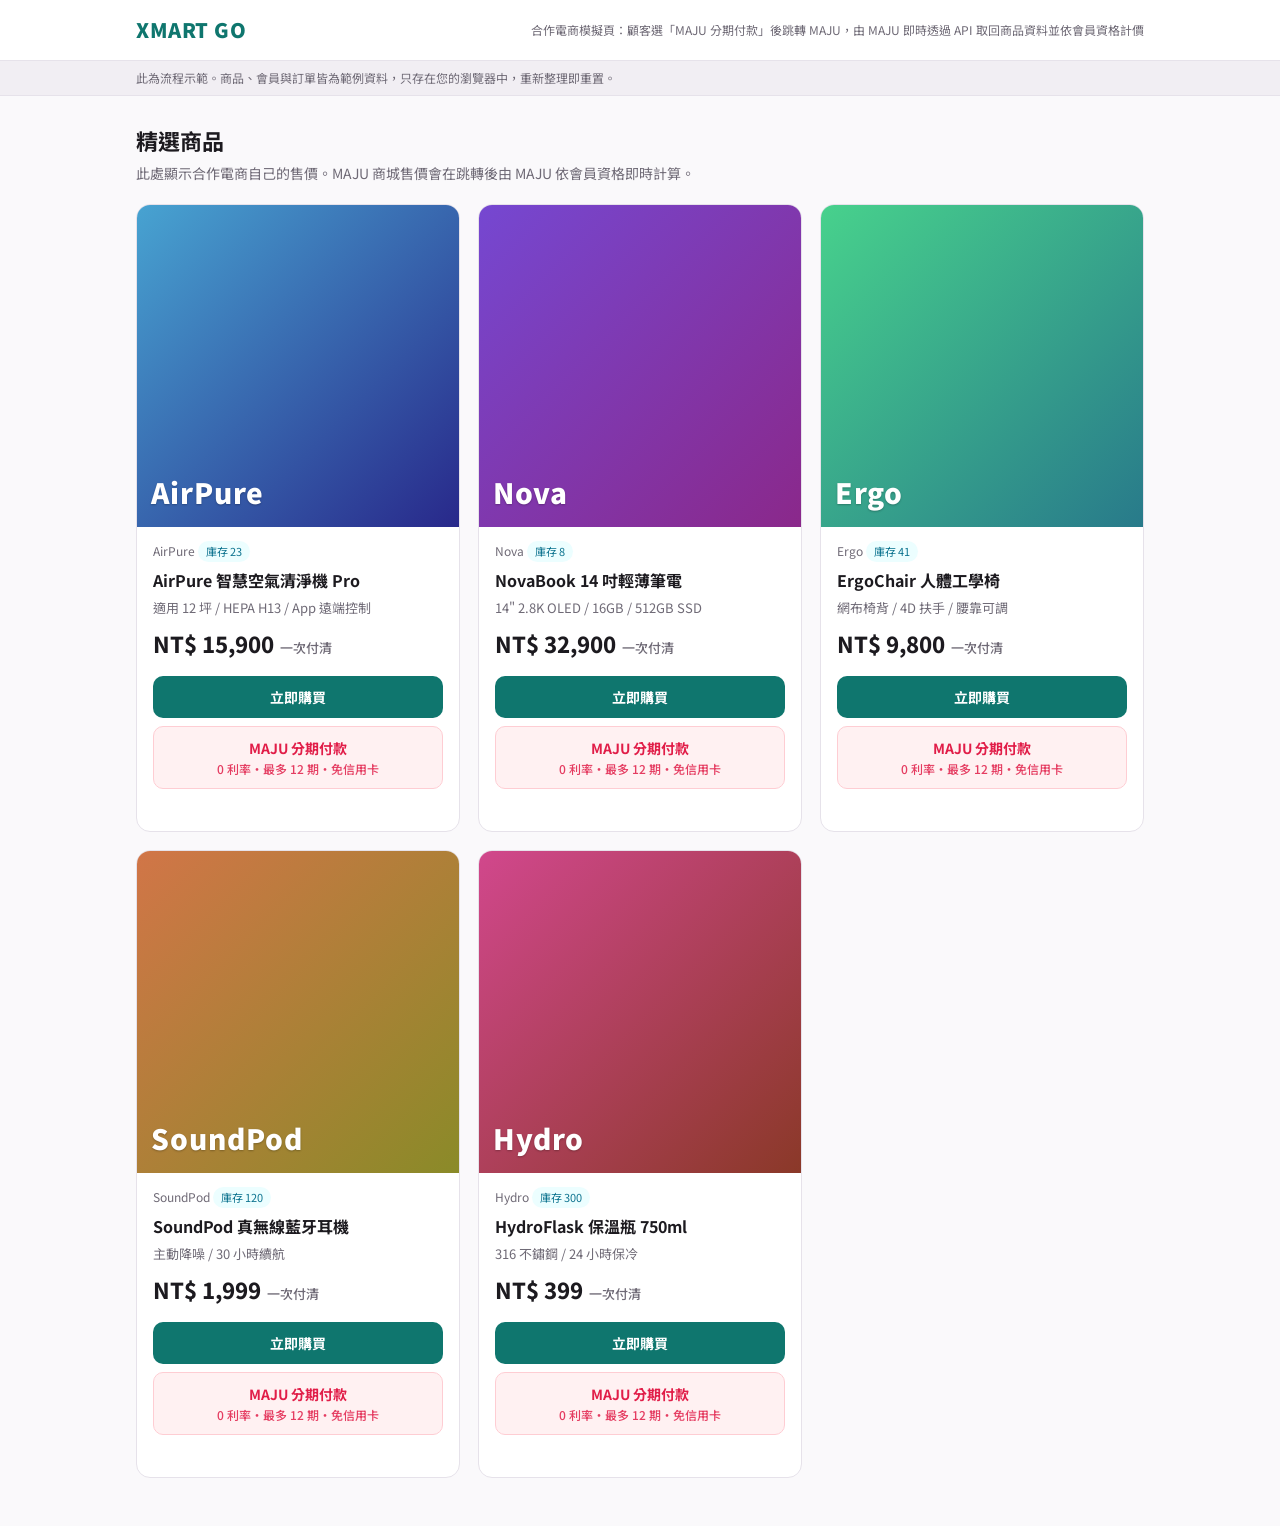
==== index.html @ 9eeffaab "MAJU 先買後付分期：線上通路原型與流程示範頁 Co-Authored-By: Claude Fable 5.1 <noreply@anthropic.com>" ====
<!doctype html>
<html lang="zh-Hant">
<head>
<meta charset="utf-8">
<meta name="viewport" content="width=device-width, initial-scale=1, viewport-fit=cover">
<style>body{margin:0;font-size:14px}img{max-width:100%}[hidden]{display:none!important}</style>
<title>MAJU 分期付款流程示範</title>
<link rel="stylesheet" href="https://fonts.googleapis.com/css2?family=Noto+Sans+TC:wght@400;500;700;900&display=swap">
<style>
  /* Layout: two "sites" in one page — XMART GO shop (teal) and MAJU checkout (rose), switched by hash. Checkout is a 2-column grid that stacks on phones. */
  :root {
    --bg: #faf9fb; --card: #ffffff; --fg: #1c1a1f; --muted: #6f6a76; --line: #e6e2ea; --soft: #f1eef3;
    --brand: #e11d48; --brand-dark: #be123c; --brand-soft: #fff1f2; --brand-line: #fecdd3;
    --shop: #0f766e; --shop-soft: #ecfeff; --shop-fg: #0e7490;
    --ok: #15803d; --ok-soft: #f0fdf4; --warn: #b45309; --warn-soft: #fffbeb; --warn-line: #fde68a;
    --err: #991b1b; --err-soft: #fef2f2; --err-line: #fecaca;
    --chip: linear-gradient(135deg, #3f3f46, #18181b); --chip-diamond: linear-gradient(135deg, #0ea5e9, #1e3a8a);
    --font-body: "Noto Sans TC", "PingFang TC", "Microsoft JhengHei", system-ui, sans-serif;
  }
  @media (prefers-color-scheme: dark) { :root:not([data-theme="light"]) {
    --bg: #151317; --card: #1e1b21; --fg: #f3f0f5; --muted: #a39daa; --line: #2f2a34; --soft: #262229;
    --brand: #fb7185; --brand-dark: #fda4af; --brand-soft: #3a1620; --brand-line: #7f1d2d;
    --shop: #2dd4bf; --shop-soft: #0f2a2c; --shop-fg: #67e8f9;
    --ok: #4ade80; --ok-soft: #10281a; --warn: #fbbf24; --warn-soft: #2b2310; --warn-line: #6b4e0c;
    --err: #fca5a5; --err-soft: #3a1515; --err-line: #7f1d1d;
    --chip: linear-gradient(135deg, #52525b, #27272a); --chip-diamond: linear-gradient(135deg, #0284c7, #1e3a8a);
    color-scheme: dark;
  } }
  :root[data-theme="dark"] {
    --bg: #151317; --card: #1e1b21; --fg: #f3f0f5; --muted: #a39daa; --line: #2f2a34; --soft: #262229;
    --brand: #fb7185; --brand-dark: #fda4af; --brand-soft: #3a1620; --brand-line: #7f1d2d;
    --shop: #2dd4bf; --shop-soft: #0f2a2c; --shop-fg: #67e8f9;
    --ok: #4ade80; --ok-soft: #10281a; --warn: #fbbf24; --warn-soft: #2b2310; --warn-line: #6b4e0c;
    --err: #fca5a5; --err-soft: #3a1515; --err-line: #7f1d1d;
    --chip: linear-gradient(135deg, #52525b, #27272a); --chip-diamond: linear-gradient(135deg, #0284c7, #1e3a8a);
    color-scheme: dark;
  }
  * { box-sizing: border-box; }
  body { background: var(--bg); color: var(--fg); font-family: var(--font-body); line-height: 1.5; font-size: 14px; }
  body::before { content: ""; position: fixed; inset: 0 0 auto; height: env(safe-area-inset-top, 0px); z-index: 10; background: var(--card); }
  h1, h2, h3 { text-wrap: balance; }

  header { background: var(--card); border-bottom: 1px solid var(--line); position: sticky; top: env(safe-area-inset-top, 0px); z-index: 5; }
  .wrap { max-width: 1040px; margin: 0 auto; padding-left: max(16px, env(safe-area-inset-left, 0px)); padding-right: max(16px, env(safe-area-inset-right, 0px)); }
  header .wrap { min-height: 60px; display: flex; align-items: center; justify-content: space-between; gap: 12px; flex-wrap: wrap; padding-block: 8px; }
  .logo { font-weight: 900; font-size: 22px; letter-spacing: 2px; white-space: nowrap; }
  .logo.maju { color: var(--brand); }
  .logo.shop { color: var(--shop); letter-spacing: .5px; font-size: 20px; }
  .logo span { font-weight: 500; font-size: 12px; color: var(--muted); letter-spacing: 0; margin-left: 10px; }
  .note { font-size: 12px; color: var(--muted); }
  .demo { font-size: 12px; color: var(--muted); display: flex; align-items: center; gap: 6px; }
  select, input, button { font-family: inherit; }
  .demo select { font-size: 12px; border: 1px solid var(--line); border-radius: 8px; padding: 4px 6px; background: var(--card); color: var(--fg); }

  .banner { background: var(--soft); border-bottom: 1px solid var(--line); font-size: 12px; color: var(--muted); }
  .banner .wrap { padding-block: 8px; }

  /* shop */
  .shop h1 { font-size: 22px; margin: 28px 0 6px; }
  .sub { color: var(--muted); margin: 0 0 20px; }
  .grid { display: grid; grid-template-columns: repeat(auto-fill, minmax(240px, 1fr)); gap: 18px; padding-bottom: 48px; }
  .pcard { background: var(--card); border: 1px solid var(--line); border-radius: 14px; overflow: hidden; display: flex; flex-direction: column; min-width: 0; }
  .tile { width: 100%; aspect-ratio: 1; max-width: 100%; display: flex; align-items: flex-end; padding: 14px; color: #fff; font-weight: 900; font-size: 28px; letter-spacing: 1px; text-shadow: 0 1px 2px rgba(0,0,0,.25); }
  .tile.sm { width: 120px; height: 120px; aspect-ratio: auto; border-radius: 12px; font-size: 20px; padding: 10px; flex: none; }
  .pbody { padding: 14px 16px 16px; display: flex; flex-direction: column; gap: 6px; flex: 1; }
  .brand { font-size: 12px; color: var(--muted); }
  .name { font-weight: 700; font-size: 16px; }
  .spec { font-size: 13px; color: var(--muted); }
  .price { font-size: 22px; font-weight: 800; margin-top: 4px; font-variant-numeric: tabular-nums; }
  .price small { font-size: 13px; font-weight: 500; color: var(--muted); margin-left: 6px; }
  .actions { display: grid; gap: 8px; margin-top: auto; padding-top: 10px; }
  .btn { border: 0; border-radius: 10px; padding: 11px 12px; font-size: 14px; font-weight: 700; cursor: pointer; text-align: center; display: block; width: 100%; color: var(--fg); background: var(--soft); }
  .btn:focus-visible { outline: 2px solid var(--brand); outline-offset: 2px; }
  .btn-shop { background: var(--shop); color: #fff; }
  .btn-maju { background: var(--brand-soft); color: var(--brand); border: 1px solid var(--brand-line); }
  .btn-maju b { display: block; font-size: 12px; font-weight: 500; opacity: .85; margin-top: 2px; }
  .tag { display: inline-block; font-size: 11px; background: var(--shop-soft); color: var(--shop-fg); border-radius: 999px; padding: 2px 8px; }
  .toast { font-size: 13px; color: var(--muted); padding: 8px 0 0; min-height: 20px; }

  /* checkout */
  .steps { display: flex; gap: 8px; font-size: 13px; color: var(--muted); margin: 20px 0 14px; flex-wrap: wrap; }
  .steps b { color: var(--brand); }
  .steps i { font-style: normal; opacity: .5; }
  .layout { display: grid; grid-template-columns: 1fr 360px; gap: 20px; align-items: start; padding-bottom: 60px; }
  @media (max-width: 860px) { .layout { grid-template-columns: 1fr; } }
  .layout > * { min-width: 0; }
  .card { background: var(--card); border: 1px solid var(--line); border-radius: 16px; padding: 20px; min-width: 0; }
  .card + .card { margin-top: 16px; }
  h2 { font-size: 16px; margin: 0 0 14px; display: flex; align-items: center; gap: 8px; flex-wrap: wrap; }
  h2 .num { width: 22px; height: 22px; border-radius: 50%; background: var(--brand); color: #fff; font-size: 12px; display: inline-flex; align-items: center; justify-content: center; }
  h2 small { font-weight: 500; color: var(--muted); font-size: 12px; }

  .member { display: flex; align-items: center; gap: 14px; flex-wrap: wrap; }
  .cardchip { padding: 10px 14px; border-radius: 12px; color: #fff; min-width: 150px; background: var(--chip); }
  .cardchip.diamond { background: var(--chip-diamond); }
  .cardchip .lvl { font-size: 11px; opacity: .85; }
  .cardchip .cn { font-weight: 800; font-size: 16px; }
  .credit { flex: 1; min-width: 220px; }
  .credit .row { display: flex; justify-content: space-between; font-size: 13px; color: var(--muted); font-variant-numeric: tabular-nums; }
  .credit .row b { color: var(--fg); }
  .bar { height: 8px; border-radius: 999px; background: var(--soft); overflow: hidden; margin: 6px 0; display: flex; }
  .bar i { display: block; height: 100%; }
  .bar .used { background: var(--muted); }
  .bar .res { background: var(--warn); }
  .bar .this { background: var(--brand); }
  .legend { font-size: 11px; color: var(--muted); display: flex; gap: 12px; flex-wrap: wrap; font-variant-numeric: tabular-nums; }
  .legend i { display: inline-block; width: 8px; height: 8px; border-radius: 2px; margin-right: 4px; }
  .legend b { color: var(--fg); }

  .product { display: flex; gap: 16px; }
  .product > div { min-width: 0; }
  .source { margin-top: 8px; font-size: 12px; color: var(--muted); display: flex; align-items: center; gap: 6px; flex-wrap: wrap; }
  .dot { width: 8px; height: 8px; border-radius: 50%; background: var(--ok); display: inline-block; flex: none; }
  .dot.loading { background: var(--warn); animation: pulse 1s infinite; }
  @keyframes pulse { 50% { opacity: .3; } }

  .pricebox { margin-top: 14px; padding: 14px 16px; border-radius: 12px; background: var(--brand-soft); border: 1px solid var(--brand-line); display: grid; grid-template-columns: 1fr auto; gap: 4px 16px; align-items: center; }
  .pricebox .label { font-size: 13px; color: var(--brand-dark); font-weight: 600; }
  .pricebox .maju { font-size: 28px; font-weight: 900; color: var(--brand); text-align: right; font-variant-numeric: tabular-nums; }
  .pricebox .psub { font-size: 12px; color: var(--muted); grid-column: 1 / -1; display: flex; justify-content: space-between; flex-wrap: wrap; gap: 6px; }

  .plans { display: grid; grid-template-columns: repeat(auto-fill, minmax(140px, 1fr)); gap: 10px; }
  .plan { position: relative; border: 2px solid var(--line); border-radius: 12px; padding: 12px 12px 10px; cursor: pointer; background: var(--card); transition: border-color .15s, box-shadow .15s; }
  .plan:hover { border-color: var(--brand-line); }
  .plan input { position: absolute; opacity: 0; inset: 0; cursor: pointer; margin: 0; }
  .plan:has(input:focus-visible) { outline: 2px solid var(--brand); outline-offset: 2px; }
  .plan.selected { border-color: var(--brand); box-shadow: 0 0 0 3px var(--brand-soft); }
  .plan .terms { font-weight: 800; font-size: 18px; }
  .plan .per { margin-top: 2px; font-size: 13px; color: var(--muted); font-variant-numeric: tabular-nums; }
  .plan .per b { color: var(--fg); font-size: 16px; }
  .plan .zero { margin-top: 6px; font-size: 11px; color: var(--ok); background: var(--ok-soft); display: inline-block; padding: 1px 7px; border-radius: 999px; }
  .plan .best { position: absolute; top: -9px; right: 10px; font-size: 10px; background: var(--brand); color: #fff; padding: 1px 7px; border-radius: 999px; }
  .revolving { border: 2px solid var(--brand); border-radius: 12px; padding: 14px 16px; background: var(--card); }
  .revolving .t { font-weight: 800; font-size: 16px; }
  .revolving p { margin: 4px 0 0; font-size: 13px; color: var(--muted); }
  .hint { font-size: 12px; color: var(--muted); margin: 10px 0 0; }
  .notice { font-size: 12px; color: var(--warn); background: var(--warn-soft); border: 1px solid var(--warn-line); border-radius: 10px; padding: 8px 12px; margin-top: 10px; }

  .field { display: grid; gap: 4px; margin-bottom: 12px; }
  .field label { font-size: 13px; color: var(--muted); }
  .field input { border: 1px solid var(--line); border-radius: 10px; padding: 10px 12px; font-size: 15px; background: var(--card); color: var(--fg); width: 100%; }
  .field input:focus { outline: 2px solid var(--brand-line); border-color: var(--brand); }
  .field .fe { font-size: 12px; color: var(--err); min-height: 16px; }
  .row2 { display: grid; grid-template-columns: 1fr 1fr; gap: 12px; }
  @media (max-width: 520px) { .row2 { grid-template-columns: 1fr; } }

  .summary { position: sticky; top: calc(76px + env(safe-area-inset-top, 0px)); }
  .line { display: flex; justify-content: space-between; font-size: 14px; padding: 6px 0; gap: 10px; font-variant-numeric: tabular-nums; }
  .line.muted { color: var(--muted); font-size: 13px; }
  .line.total { border-top: 1px solid var(--line); margin-top: 6px; padding-top: 12px; font-weight: 800; font-size: 16px; }
  .line.total span:last-child { color: var(--brand); font-size: 20px; }
  .btn-primary { background: var(--brand); color: #fff; margin-top: 14px; padding: 14px; font-size: 16px; font-weight: 800; border-radius: 12px; }
  .btn-primary:hover { background: var(--brand-dark); }
  .btn-primary:disabled { background: var(--line); color: var(--muted); cursor: not-allowed; }
  .btn-ghost { background: transparent; color: var(--muted); font-weight: 500; font-size: 13px; margin-top: 6px; }
  .legal { font-size: 11px; color: var(--muted); margin-top: 10px; }

  table { width: 100%; border-collapse: collapse; font-size: 13px; margin-top: 10px; font-variant-numeric: tabular-nums; }
  th, td { text-align: left; padding: 7px 4px; border-bottom: 1px solid var(--line); }
  th { color: var(--muted); font-weight: 500; font-size: 12px; }
  td:last-child, th:last-child { text-align: right; }
  details summary { cursor: pointer; font-size: 13px; color: var(--muted); margin-top: 8px; }

  .skeleton { background: linear-gradient(90deg, var(--soft) 25%, var(--line) 50%, var(--soft) 75%); background-size: 200% 100%; animation: sk 1.2s infinite; border-radius: 8px; height: 16px; }
  @keyframes sk { to { background-position: -200% 0; } }
  .error { background: var(--err-soft); border: 1px solid var(--err-line); color: var(--err); border-radius: 12px; padding: 16px; }
  .blocked { background: var(--warn-soft); border: 1px solid var(--warn-line); color: var(--warn); border-radius: 12px; padding: 14px 16px; margin-top: 14px; font-size: 14px; }
  .blocked b { display: block; font-size: 15px; margin-bottom: 2px; }
  .success { text-align: center; padding: 30px 20px; }
  .success .check { width: 64px; height: 64px; border-radius: 50%; background: var(--ok-soft); color: var(--ok); font-size: 32px; display: inline-flex; align-items: center; justify-content: center; margin-bottom: 12px; }
  .success h3 { margin: 0 0 6px; font-size: 20px; }
  .success .oid { font-family: ui-monospace, Menlo, monospace; background: var(--soft); padding: 4px 10px; border-radius: 8px; display: inline-block; margin: 6px 0 14px; }
  .success p { margin: 0 0 6px; }
  .success .sub2 { color: var(--muted); font-size: 13px; margin-bottom: 16px; }
  .success table { max-width: 440px; margin: 0 auto; }
  .success .acts { max-width: 320px; margin: 20px auto 0; display: grid; gap: 6px; }
  .success .acts .btn-primary { margin: 0; }
  @media (prefers-reduced-motion: reduce) { .dot.loading, .skeleton { animation: none; } }
</style>
</head>
<body>
<!-- ===================== XMART GO（合作電商）示範 ===================== -->
<div id="shopView" class="shop">
  <header><div class="wrap">
    <div class="logo shop">XMART GO</div>
    <div class="note">合作電商模擬頁：顧客選「MAJU 分期付款」後跳轉 MAJU，由 MAJU 即時透過 API 取回商品資料並依會員資格計價</div>
  </div></header>
  <div class="banner"><div class="wrap">此為流程示範。商品、會員與訂單皆為範例資料，只存在您的瀏覽器中，重新整理即重置。</div></div>
  <main class="wrap">
    <h1>精選商品</h1>
    <p class="sub">此處顯示合作電商自己的售價。MAJU 商城售價會在跳轉後由 MAJU 依會員資格即時計算。</p>
    <div id="grid" class="grid"></div>
  </main>
</div>

<!-- ===================== MAJU 確認頁 ===================== -->
<div id="majuView" hidden>
  <header><div class="wrap">
    <div class="logo maju">MAJU<span>先買後付分期</span></div>
    <div class="demo"><label for="memberSel">示範會員</label> <select id="memberSel"></select></div>
  </div></header>
  <main class="wrap">
    <div class="steps"><b>① 會員與額度</b><i>›</i><b>② 確認商品與售價</b><i>›</i><b>③ 選擇分期</b><i>›</i>④ 完成</div>

    <section id="loadingView" class="card">
      <div class="source"><span class="dot loading"></span>正在向合作商城即時取得商品資料，並檢核會員額度…</div>
      <div class="product" style="margin-top:14px">
        <div class="skeleton" style="height:120px;width:120px;flex:none"></div>
        <div style="flex:1">
          <div class="skeleton" style="width:30%"></div>
          <div class="skeleton" style="width:70%;margin-top:10px;height:22px"></div>
          <div class="skeleton" style="width:50%;margin-top:10px"></div>
        </div>
      </div>
    </section>

    <section id="errorView" class="error" hidden></section>

    <div id="checkoutView" class="layout" hidden>
      <div>
        <section class="card">
          <h2><span class="num">1</span>會員資格與可用額度</h2>
          <div class="member">
            <div class="cardchip" id="cardChip"><div class="lvl" id="cardLvl"></div><div class="cn" id="cardName"></div></div>
            <div class="credit">
              <div class="row"><span id="limitLabel">基本購物額度</span><b id="cLimit"></b></div>
              <div class="bar"><i class="used" id="barUsed"></i><i class="res" id="barRes"></i><i class="this" id="barThis"></i></div>
              <div class="legend"><span><i style="background:var(--muted)"></i>未償還帳款 <b id="cOut"></b></span><span><i style="background:var(--warn)"></i>保留額度 <b id="cRes"></b></span><span><i style="background:var(--brand)"></i>本筆交易</span><span>剩餘可用 <b id="cAvail"></b></span></div>
            </div>
          </div>
          <div id="blocked" class="blocked" hidden></div>
        </section>

        <section class="card">
          <h2><span class="num">2</span>確認商品與 MAJU 商城售價</h2>
          <div class="product">
            <div class="tile sm" id="pTile"></div>
            <div>
              <div class="brand" id="pBrand"></div>
              <div class="name" id="pName"></div>
              <div class="spec" id="pSpec"></div>
              <div class="source"><span class="dot"></span>商品資料由 <b id="mName"></b> 即時提供　<span id="fetchedAt"></span></div>
            </div>
          </div>
          <div class="pricebox">
            <span class="label">MAJU 商城售價</span>
            <span class="maju" id="majuPrice"></span>
            <div class="psub"><span>含 0 利率分期服務</span><span>免信用卡</span></div>
          </div>
        </section>

        <section class="card">
          <h2><span class="num">3</span>選擇分期方案 <small>0 利率、0 手續費</small></h2>
          <div id="plans" class="plans"></div>
          <p class="hint" id="planHint"></p>
          <div class="notice" id="minNotice"></div>
        </section>

        <section class="card">
          <h2><span class="num">4</span>聯絡資料</h2>
          <form id="buyerForm" autocomplete="on" novalidate>
            <div class="row2">
              <div class="field"><label for="phone">手機（接收審核與帳單通知）*</label><input id="phone" name="phone" inputmode="tel" placeholder="0912345678"><div class="fe" id="phoneErr"></div></div>
              <div class="field"><label for="email">Email</label><input id="email" name="email" type="email" placeholder="you@example.com"><div class="fe"></div></div>
            </div>
          </form>
        </section>
      </div>

      <aside class="card summary">
        <h2>訂單摘要</h2>
        <div class="line"><span>商品</span><span id="sName" style="text-align:right;max-width:60%"></span></div>
        <div class="line"><span>MAJU 商城售價</span><span id="sPrice"></span></div>
        <div class="line"><span>分期方案</span><span id="sTerms"></span></div>
        <div class="line"><span>每期應繳</span><span id="sPer"></span></div>
        <div class="line muted"><span>利息 / 手續費</span><span>NT$ 0 / NT$ 0</span></div>
        <div class="line muted"><span>交易後剩餘可用額度</span><span id="sAfter"></span></div>
        <div class="line total"><span>訂單總金額</span><span id="sTotal"></span></div>
        <details><summary>查看各期繳款時程</summary><table><thead><tr><th>期別</th><th>最低應繳日</th><th>金額</th></tr></thead><tbody id="schedule"></tbody></table></details>
        <button class="btn btn-primary" id="submitBtn" type="button">確認交易</button>
        <button class="btn btn-ghost" id="backBtn" type="button">取消，返回合作商城</button>
        <div class="fe" id="submitErr" style="font-size:12px;color:var(--err);margin-top:6px"></div>
        <p class="legal">確認即表示您同意 MAJU 分期服務條款與個資告知事項。訂單成立後將保留對應額度；付款確認前取消，額度將依規則釋放。</p>
      </aside>
    </div>

    <section id="doneView" class="card success" hidden>
      <div class="check">✓</div>
      <h3>訂單已建立，額度已保留</h3>
      <div>訂單編號</div>
      <div class="oid" id="doneOrderId"></div>
      <p id="doneSummary"></p>
      <p class="sub2" id="doneCredit"></p>
      <table><thead><tr><th>期別</th><th>最低應繳日</th><th>金額</th></tr></thead><tbody id="doneSchedule"></tbody></table>
      <div class="acts">
        <button class="btn btn-primary" id="doneBackBtn" type="button">返回合作商城</button>
        <button class="btn btn-ghost" id="cancelBtn" type="button">示範：取消此訂單並釋放額度</button>
      </div>
      <p class="toast" id="cancelMsg"></p>
    </section>
  </main>
</div>

<script>
// ============================================================================
// 後台可設定參數（示範值）
// ============================================================================
const SETTINGS = {
  minMonthlyPayment: 3000, paymentDueDay: 10,
  installmentTermsByLevel: { 1:[3,6,9,12], 2:[3,6,9,12], 3:[3,6,9,12], 4:[3,6,9,12], 5:[3,6,9,12], 6:[3,6,9,12], 7:[3,6,9,12] },
  diamondRate: 1.05,
};
const VIP_LEVELS = { 1:{card:'綠卡',limit:5000}, 2:{card:'銀卡',limit:10000}, 3:{card:'金卡',limit:15000}, 4:{card:'白金卡',limit:20000}, 5:{card:'鈦金卡',limit:25000}, 6:{card:'黑金卡',limit:30000}, 7:{card:'紫金卡',limit:35000} };
const MERCHANT = { id:'xmart_go', name:'XMART GO' };

// 示範會員（正式環境由 MAJU 登入 session 取得）
const MEMBERS = {
  m_vip1:    { id:'m_vip1', name:'Maria Santos', type:'vip', level:1, outstanding:2800, reserved:0, kyc:'approved', status:'active' },
  m_vip3:    { id:'m_vip3', name:'Nguyen Thi Hoa', type:'vip', level:3, outstanding:4200, reserved:0, kyc:'approved', status:'active' },
  m_vip7:    { id:'m_vip7', name:'Budi Santoso', type:'vip', level:7, outstanding:0, reserved:0, kyc:'approved', status:'active' },
  m_diamond: { id:'m_diamond', name:'Somchai P.', type:'diamond', deposit:20000, outstanding:6000, reserved:0, kyc:'approved', status:'active' },
  m_overdue: { id:'m_overdue', name:'Jose Reyes', type:'vip', level:2, outstanding:9500, reserved:0, kyc:'approved', status:'suspended', overdueDays:3 },
};

// 模擬合作電商（XMART GO）的商品 API 資料
const PARTNER_PRODUCTS = {
  P001: { id:'P001', name:'AirPure 智慧空氣清淨機 Pro', brand:'AirPure', spec:'適用 12 坪 / HEPA H13 / App 遠端控制', price:15900, stock:23, hue:200 },
  P002: { id:'P002', name:'NovaBook 14 吋輕薄筆電', brand:'Nova', spec:'14" 2.8K OLED / 16GB / 512GB SSD', price:32900, stock:8, hue:260 },
  P003: { id:'P003', name:'ErgoChair 人體工學椅', brand:'Ergo', spec:'網布椅背 / 4D 扶手 / 腰靠可調', price:9800, stock:41, hue:150 },
  P004: { id:'P004', name:'SoundPod 真無線藍牙耳機', brand:'SoundPod', spec:'主動降噪 / 30 小時續航', price:1999, stock:120, hue:20 },
  P005: { id:'P005', name:'HydroFlask 保溫瓶 750ml', brand:'Hydro', spec:'316 不鏽鋼 / 24 小時保冷', price:399, stock:300, hue:330 },
};
const ORDERS = new Map();

// 模擬：MAJU 後端即時呼叫合作電商商品 API（含網路延遲）
function fetchPartnerProduct(productId) {
  return new Promise((resolve) => setTimeout(() => resolve(PARTNER_PRODUCTS[productId] || null), 700));
}

// ============================================================================
// 價格引擎與額度（與原型伺服器相同邏輯）
// ============================================================================
function vipRate(p) { if (p <= 499) return 1.05; if (p <= 999) return 1.10; return Math.round((1.10 + 0.01 * Math.floor(p / 1000)) * 100) / 100; }
function computeMajuPrice(original, member) {
  if (member.type === 'diamond') return { price: Math.ceil(original * SETTINGS.diamondRate), rate: SETTINGS.diamondRate };
  const rate = vipRate(original); return { price: Math.ceil(original * rate), rate };
}
function creditOf(m) {
  const baseLimit = m.type === 'diamond' ? m.deposit : VIP_LEVELS[m.level].limit;
  return { type:m.type, level:m.type==='vip'?m.level:null, card:m.type==='diamond'?'鑽石卡':VIP_LEVELS[m.level].card, baseLimit, outstanding:m.outstanding, reserved:m.reserved, available:Math.max(0, baseLimit - m.outstanding - m.reserved) };
}
function nextDueDates(count) {
  const t = new Date(); const y = t.getFullYear(); const m = t.getMonth() + (t.getDate() >= SETTINGS.paymentDueDay ? 1 : 0);
  return Array.from({ length: count }, (_, i) => { const d = new Date(y, m + i, SETTINGS.paymentDueDay); return `${d.getFullYear()}-${String(d.getMonth()+1).padStart(2,'0')}-${String(d.getDate()).padStart(2,'0')}`; });
}
function buildPlans(majuPrice, member) {
  if (member.type === 'diamond') {
    const months = Math.ceil(majuPrice / SETTINGS.minMonthlyPayment); let remain = majuPrice;
    const schedule = nextDueDates(months).map((dueDate, i) => { const amount = Math.min(SETTINGS.minMonthlyPayment, remain); remain -= amount; return { period:i+1, dueDate, amount }; });
    return [{ kind:'revolving', terms:null, label:'依每月最低應繳繳款', perPeriod:SETTINGS.minMonthlyPayment, lastPeriod:schedule[schedule.length-1].amount, total:majuPrice, estimatedMonths:months, schedule }];
  }
  return (SETTINGS.installmentTermsByLevel[member.level] || [3]).map((terms) => {
    const base = Math.floor(majuPrice / terms), remainder = majuPrice - base * terms;
    const schedule = nextDueDates(terms).map((dueDate, i) => ({ period:i+1, dueDate, amount: i === terms-1 ? base+remainder : base }));
    return { kind:'installment', terms, label:`${terms} 期`, perPeriod:base, lastPeriod:base+remainder, total:majuPrice, schedule };
  });
}
function eligibility(m) {
  if (m.kyc !== 'approved') return { ok:false, reason:'身分驗證（KYC）尚未通過，無法使用分期服務' };
  if (m.status === 'suspended') return { ok:false, reason:`帳戶已逾期 ${m.overdueDays} 天，暫停所有新交易；完成最低應繳並正式入帳後恢復` };
  return { ok:true };
}
function buildQuote(product, member) {
  const pricing = computeMajuPrice(product.price, member), credit = creditOf(member), elig = eligibility(member);
  const sufficient = pricing.price <= credit.available;
  return {
    product, member: { id:member.id, name:member.name, ...credit },
    pricing: { majuPrice: pricing.price, availableAfter: credit.available - pricing.price },
    eligibility: elig.ok && !sufficient
      ? { ok:false, code:'insufficient_credit', reason:'可用額度不足', shortfall: pricing.price - credit.available, action: member.type==='diamond' ? '請先追加保證金，入帳後再進行交易' : '可針對本筆訂單申請人工超額審核（不代表永久提高額度）' }
      : elig.ok ? { ok:true } : { ok:false, code:'blocked', reason: elig.reason },
    plans: buildPlans(pricing.price, member), fetchedAt: new Date(),
  };
}

// ============================================================================
// 頁面狀態與路由（#shop / #checkout）
// ============================================================================
const $ = (id) => document.getElementById(id);
const fmt = (n) => 'NT$ ' + Number(n).toLocaleString('zh-TW');
const esc = (s) => String(s).replace(/[&<>"]/g, (c) => ({'&':'&amp;','<':'&lt;','>':'&gt;','"':'&quot;'}[c]));
const tileStyle = (p) => `background: linear-gradient(135deg, hsl(${p.hue} 60% 55%), hsl(${p.hue + 40} 55% 35%))`;

let state = { productId: null, memberId: 'm_vip3', quote: null, selectedTerms: null, lastOrder: null };

function route() {
  const checkout = location.hash === '#checkout' && state.productId;
  $('shopView').hidden = !!checkout;
  $('majuView').hidden = !checkout;
  if (checkout) loadQuote();
  window.scrollTo(0, 0);
}
function goShop() { location.hash = '#shop'; }
function goCheckout(productId) { state.productId = productId; location.hash = '#checkout'; if (location.hash === '#checkout') route(); }
window.addEventListener('hashchange', route);

// ---- XMART GO ----
function renderShop() {
  const grid = $('grid'); grid.innerHTML = '';
  for (const p of Object.values(PARTNER_PRODUCTS)) {
    const el = document.createElement('article'); el.className = 'pcard';
    el.innerHTML = `
      <div class="tile" style="${tileStyle(p)}">${esc(p.brand)}</div>
      <div class="pbody">
        <div class="brand">${esc(p.brand)} <span class="tag">庫存 ${p.stock}</span></div>
        <div class="name">${esc(p.name)}</div>
        <div class="spec">${esc(p.spec)}</div>
        <div class="price">${fmt(p.price)}<small>一次付清</small></div>
        <div class="actions">
          <button class="btn btn-shop" type="button" data-buy="${p.id}">立即購買</button>
          <button class="btn btn-maju" type="button" data-maju="${p.id}">MAJU 分期付款<b>0 利率・最多 12 期・免信用卡</b></button>
        </div>
        <div class="toast" data-toast="${p.id}"></div>
      </div>`;
    grid.appendChild(el);
  }
  grid.addEventListener('click', (e) => {
    const buy = e.target.closest('[data-buy]'); const maju = e.target.closest('[data-maju]');
    if (buy) { const t = grid.querySelector(`[data-toast="${buy.dataset.buy}"]`); t.textContent = '這裡走 XMART GO 自己的結帳流程（示範未實作）'; setTimeout(() => { t.textContent = ''; }, 2500); }
    if (maju) goCheckout(maju.dataset.maju);
  });
}

// ---- MAJU ----
function showMaju(view) { for (const id of ['loadingView','errorView','checkoutView','doneView']) $(id).hidden = id !== view; }
function fail(msg) { $('errorView').innerHTML = `<b>無法載入分期頁面</b><br>${esc(msg)}`; showMaju('errorView'); }
function currentPlan() { const q = state.quote; return q.member.type === 'diamond' ? q.plans[0] : q.plans.find((p) => p.terms === state.selectedTerms); }
function scheduleRows(plan) { return plan.schedule.map((s) => `<tr><td>第 ${s.period} 期</td><td>${s.dueDate}</td><td>${fmt(s.amount)}</td></tr>`).join(''); }

function renderMemberSelect() {
  const sel = $('memberSel'); sel.innerHTML = '';
  for (const m of Object.values(MEMBERS)) {
    const o = document.createElement('option'); o.value = m.id;
    o.textContent = `${m.name}（${creditOf(m).card}${m.status === 'suspended' ? '・逾期停權' : ''}）`;
    if (m.id === state.memberId) o.selected = true; sel.appendChild(o);
  }
  sel.addEventListener('change', () => { state.memberId = sel.value; loadQuote(); });
}

function renderMember() {
  const q = state.quote, m = q.member, price = q.pricing.majuPrice;
  $('cardChip').classList.toggle('diamond', m.type === 'diamond');
  $('cardLvl').textContent = m.type === 'diamond' ? '保證金會員' : `VIP${m.level}`;
  $('cardName').textContent = m.card + '　' + m.name;
  $('limitLabel').textContent = m.type === 'diamond' ? '保證金購物額度（已入帳）' : '基本購物額度';
  $('cLimit').textContent = fmt(m.baseLimit); $('cOut').textContent = fmt(m.outstanding); $('cRes').textContent = fmt(m.reserved); $('cAvail').textContent = fmt(m.available);
  const pct = (v) => Math.min(100, (v / m.baseLimit) * 100) + '%';
  $('barUsed').style.width = pct(m.outstanding); $('barRes').style.width = pct(m.reserved); $('barThis').style.width = pct(Math.min(price, m.available));
  const e = q.eligibility, b = $('blocked');
  b.hidden = e.ok;
  if (!e.ok) b.innerHTML = e.code === 'insufficient_credit'
    ? `<b>可用額度不足，本筆交易無法成立</b>MAJU 商城售價 ${fmt(price)}，可用額度 ${fmt(m.available)}，差額 ${fmt(e.shortfall)}。${esc(e.action)}`
    : `<b>目前無法進行新交易</b>${esc(e.reason)}`;
}
function renderProduct() {
  const q = state.quote, p = q.product;
  $('pTile').style.cssText = tileStyle(p); $('pTile').textContent = p.brand;
  $('pBrand').textContent = p.brand; $('pName').textContent = p.name; $('pSpec').textContent = p.spec;
  $('mName').textContent = MERCHANT.name; $('fetchedAt').textContent = '取得時間 ' + q.fetchedAt.toLocaleTimeString('zh-TW');
  $('majuPrice').textContent = fmt(q.pricing.majuPrice);
}
function renderPlans() {
  const q = state.quote, box = $('plans'), s = SETTINGS; box.innerHTML = '';
  if (q.member.type === 'diamond') {
    const p = q.plans[0]; box.className = '';
    box.innerHTML = `<div class="revolving"><div class="t">鑽石卡：不設固定期數，依每月最低應繳繳款至清償</div><p>每月 ${s.paymentDueDay} 日前至少繳 ${fmt(s.minMonthlyPayment)}，本筆預估 ${p.estimatedMonths} 個月繳清；可隨時提前還款或一次繳清。</p></div>`;
    $('planHint').textContent = '鑽石卡不適用一般 VIP 分期期數；保證金不得自動抵扣帳款。';
  } else {
    box.className = 'plans';
    const maxTerms = Math.max(...q.plans.map((p) => p.terms));
    for (const p of q.plans) {
      const el = document.createElement('label'); el.className = 'plan' + (p.terms === state.selectedTerms ? ' selected' : '');
      el.innerHTML = `<input type="radio" name="terms" id="terms${p.terms}" value="${p.terms}" ${p.terms === state.selectedTerms ? 'checked' : ''}>
        ${p.terms === maxTerms ? '<span class="best">最低月付</span>' : ''}
        <div class="terms">${p.terms} 期</div><div class="per">每期 <b>${fmt(p.perPeriod)}</b></div><span class="zero">0 利率</span>`;
      el.querySelector('input').addEventListener('change', () => { state.selectedTerms = p.terms; renderPlans(); renderSummary(); });
      box.appendChild(el);
    }
    $('planHint').textContent = `可選期數依會員等級（VIP${q.member.level}）由後台設定；每期金額為售價平均後取整數，尾差併入最後一期。`;
  }
  $('minNotice').textContent = `提醒：帳戶每月 ${s.paymentDueDay} 日前須以單筆繳款完成最低應繳 ${fmt(s.minMonthlyPayment)}（含本筆與其他未償還帳款）；任何逾期將立即暫停新交易。`;
}
function renderSummary() {
  const q = state.quote, plan = currentPlan();
  $('sName').textContent = q.product.name; $('sPrice').textContent = fmt(q.pricing.majuPrice);
  $('sTerms').textContent = plan.kind === 'revolving' ? '鑽石卡每月最低應繳' : `${plan.terms} 期・0 利率`;
  $('sPer').textContent = fmt(plan.perPeriod) + (plan.lastPeriod !== plan.perPeriod ? `（末期 ${fmt(plan.lastPeriod)}）` : '');
  $('sAfter').textContent = fmt(Math.max(0, q.pricing.availableAfter)); $('sTotal').textContent = fmt(plan.total);
  $('schedule').innerHTML = scheduleRows(plan);
  const btn = $('submitBtn'); btn.disabled = !q.eligibility.ok;
  btn.textContent = q.eligibility.ok ? '確認交易' : (q.eligibility.code === 'insufficient_credit' ? '額度不足，無法交易' : '暫停新交易');
}

async function loadQuote() {
  showMaju('loadingView'); $('submitErr').textContent = ''; $('cancelMsg').textContent = '';
  const member = MEMBERS[state.memberId];
  const product = await fetchPartnerProduct(state.productId);
  if (!product) return fail('合作商城查無此商品');
  state.quote = buildQuote(product, member);
  state.selectedTerms = member.type === 'diamond' ? null : Math.max(...state.quote.plans.map((p) => p.terms));
  renderMember(); renderProduct(); renderPlans(); renderSummary();
  showMaju('checkoutView');
}

async function submitOrder() {
  const phone = $('phone').value.trim();
  if (!/^09\d{8}$/.test(phone)) { $('phoneErr').textContent = '請輸入 09 開頭的 10 碼手機號碼'; $('phone').focus(); return; }
  $('phoneErr').textContent = '';
  const btn = $('submitBtn'); btn.disabled = true; btn.textContent = '建立訂單中…';
  // 下單時重新向合作商城取價並重算，不信任畫面上的金額
  const member = MEMBERS[state.memberId];
  const product = await fetchPartnerProduct(state.productId);
  const q = buildQuote(product, member);
  if (!q.eligibility.ok) { $('submitErr').textContent = q.eligibility.reason; btn.disabled = false; btn.textContent = '確認交易'; return; }
  const plan = member.type === 'diamond' ? q.plans[0] : q.plans.find((p) => p.terms === state.selectedTerms);
  member.reserved += q.pricing.majuPrice; // 保留額度
  const orderId = 'MJ' + Date.now().toString(36).toUpperCase() + Math.floor(Math.random() * 65536).toString(16).toUpperCase().padStart(4, '0');
  const order = { orderId, memberId: member.id, product, majuPrice: q.pricing.majuPrice, plan, phone, status: 'pending_payment', createdAt: new Date() };
  ORDERS.set(orderId, order); state.lastOrder = order;
  const after = creditOf(member);
  $('doneOrderId').textContent = orderId;
  $('doneSummary').textContent = `${product.name}　MAJU 商城售價 ${fmt(order.majuPrice)}。${plan.kind === 'revolving' ? `每月最低應繳 ${fmt(plan.perPeriod)}，預估 ${plan.estimatedMonths} 個月繳清` : `${plan.terms} 期 0 利率，每期 ${fmt(plan.perPeriod)}`}。`;
  $('doneCredit').textContent = `已保留額度 ${fmt(order.majuPrice)}，目前剩餘可用額度 ${fmt(after.available)}。付款確認後訂單將轉為已付款；審核與帳單通知將發送至 ${phone}。`;
  $('doneSchedule').innerHTML = scheduleRows(plan);
  $('cancelBtn').hidden = false;
  showMaju('doneView'); window.scrollTo(0, 0);
  btn.disabled = false; btn.textContent = '確認交易';
}
function cancelOrder() {
  const o = state.lastOrder; if (!o || o.status === 'cancelled') return;
  const member = MEMBERS[o.memberId]; member.reserved = Math.max(0, member.reserved - o.majuPrice); o.status = 'cancelled';
  $('cancelMsg').textContent = `訂單 ${o.orderId} 已取消，額度已釋放。目前可用額度 ${fmt(creditOf(member).available)}。`;
  $('cancelBtn').hidden = true;
}

$('submitBtn').addEventListener('click', submitOrder);
$('cancelBtn').addEventListener('click', cancelOrder);
$('backBtn').addEventListener('click', goShop);
$('doneBackBtn').addEventListener('click', goShop);
$('buyerForm').addEventListener('submit', (e) => { e.preventDefault(); submitOrder(); });

renderShop(); renderMemberSelect(); route();
</script>
</body>
</html>
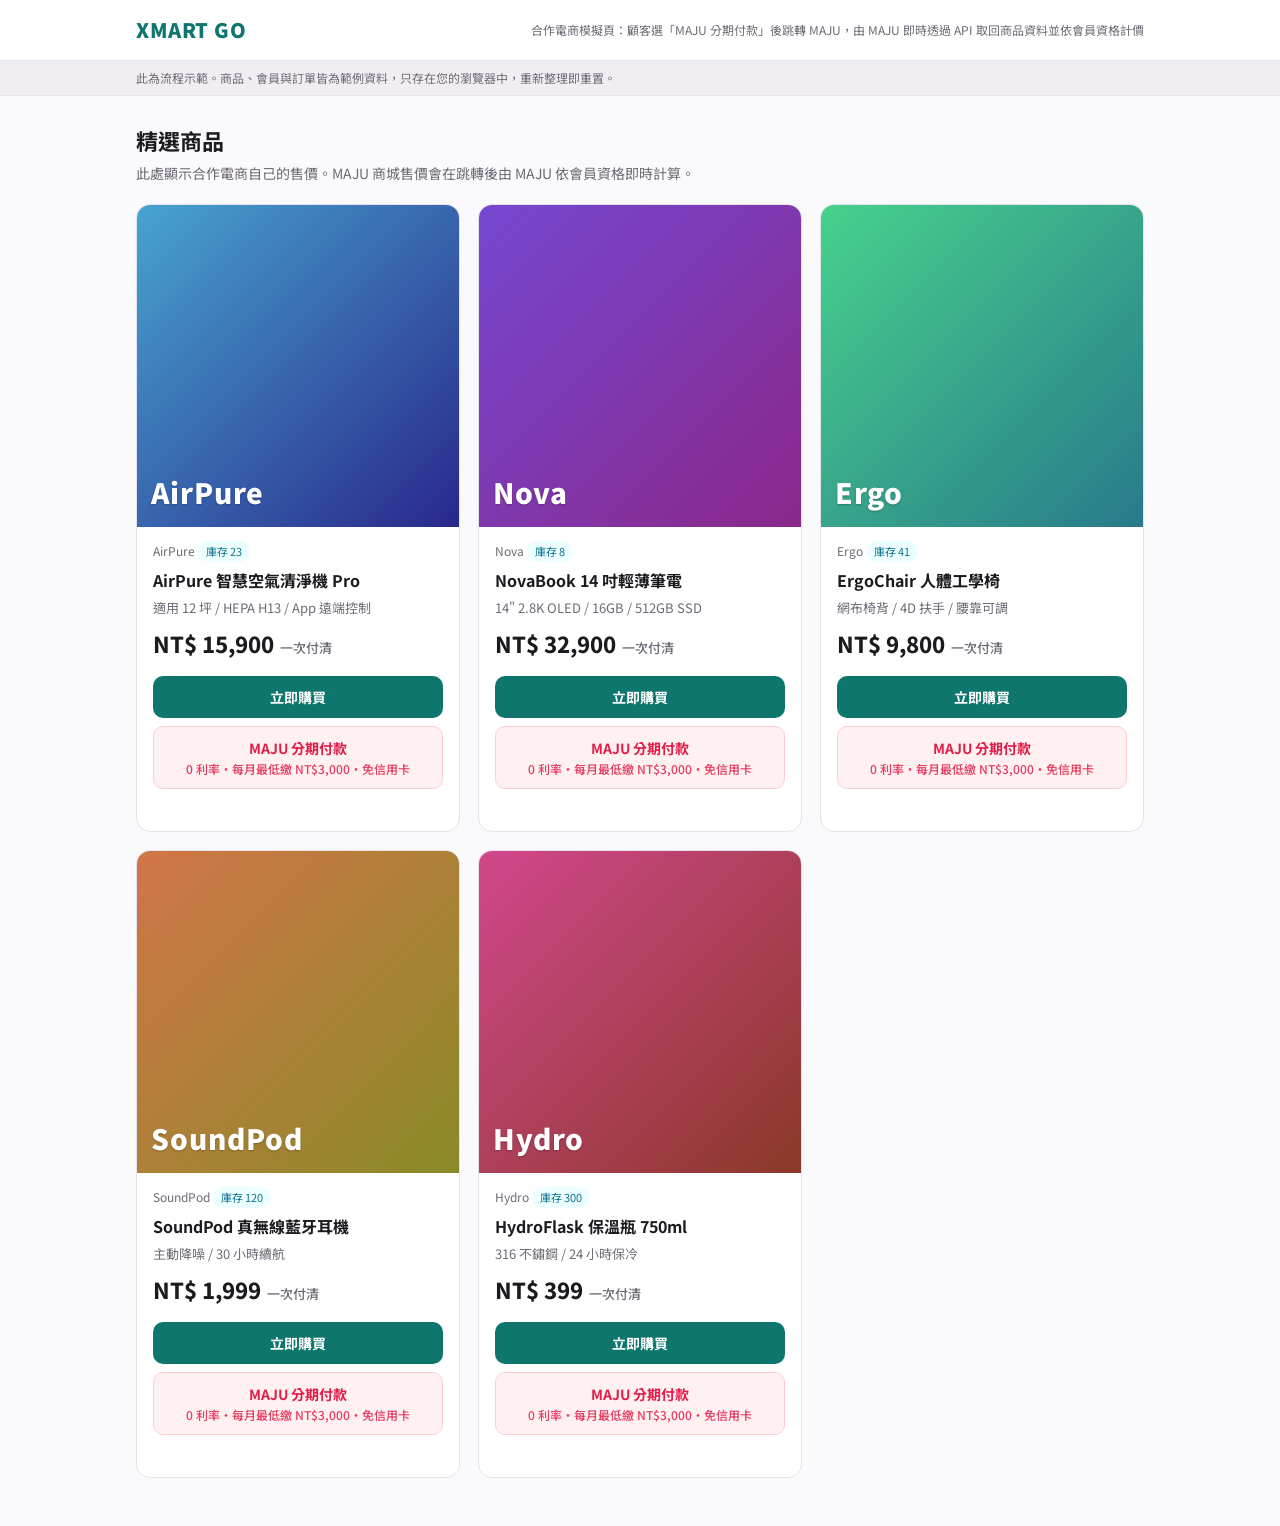
==== commit d7351fa2: "改版：取消期數，改為每月最低應繳與單筆人工審核 依 2026-11-13 會議調整線上通路示範： - MAJU 確認頁不再選期數，只判斷額度夠不夠；每月最低應繳 3,000，可多繳或一次繳清 - 額度" ====
--- a/index.html
+++ b/index.html
@@ -3,8 +3,8 @@
 <head>
 <meta charset="utf-8">
 <meta name="viewport" content="width=device-width, initial-scale=1, viewport-fit=cover">
-<style>body{margin:0;font-size:14px}img{max-width:100%}[hidden]{display:none!important}</style>
 <title>MAJU 分期付款流程示範</title>
+<style>body{margin:0;font-size:14px}img{max-width:100%}</style>
 <link rel="stylesheet" href="https://fonts.googleapis.com/css2?family=Noto+Sans+TC:wght@400;500;700;900&display=swap">
 <style>
   /* Layout: two "sites" in one page — XMART GO shop (teal) and MAJU checkout (rose), switched by hash. Checkout is a 2-column grid that stacks on phones. */
@@ -119,19 +119,8 @@
   .pricebox .maju { font-size: 28px; font-weight: 900; color: var(--brand); text-align: right; font-variant-numeric: tabular-nums; }
   .pricebox .psub { font-size: 12px; color: var(--muted); grid-column: 1 / -1; display: flex; justify-content: space-between; flex-wrap: wrap; gap: 6px; }
 
-  .plans { display: grid; grid-template-columns: repeat(auto-fill, minmax(140px, 1fr)); gap: 10px; }
-  .plan { position: relative; border: 2px solid var(--line); border-radius: 12px; padding: 12px 12px 10px; cursor: pointer; background: var(--card); transition: border-color .15s, box-shadow .15s; }
-  .plan:hover { border-color: var(--brand-line); }
-  .plan input { position: absolute; opacity: 0; inset: 0; cursor: pointer; margin: 0; }
-  .plan:has(input:focus-visible) { outline: 2px solid var(--brand); outline-offset: 2px; }
-  .plan.selected { border-color: var(--brand); box-shadow: 0 0 0 3px var(--brand-soft); }
-  .plan .terms { font-weight: 800; font-size: 18px; }
-  .plan .per { margin-top: 2px; font-size: 13px; color: var(--muted); font-variant-numeric: tabular-nums; }
-  .plan .per b { color: var(--fg); font-size: 16px; }
-  .plan .zero { margin-top: 6px; font-size: 11px; color: var(--ok); background: var(--ok-soft); display: inline-block; padding: 1px 7px; border-radius: 999px; }
-  .plan .best { position: absolute; top: -9px; right: 10px; font-size: 10px; background: var(--brand); color: #fff; padding: 1px 7px; border-radius: 999px; }
   .revolving { border: 2px solid var(--brand); border-radius: 12px; padding: 14px 16px; background: var(--card); }
-  .revolving .t { font-weight: 800; font-size: 16px; }
+  .revolving .t { font-weight: 800; font-size: 16px; text-wrap: balance; }
   .revolving p { margin: 4px 0 0; font-size: 13px; color: var(--muted); }
   .hint { font-size: 12px; color: var(--muted); margin: 10px 0 0; }
   .notice { font-size: 12px; color: var(--warn); background: var(--warn-soft); border: 1px solid var(--warn-line); border-radius: 10px; padding: 8px 12px; margin-top: 10px; }
@@ -176,6 +165,26 @@
   .success .acts { max-width: 320px; margin: 20px auto 0; display: grid; gap: 6px; }
   .success .acts .btn-primary { margin: 0; }
   @media (prefers-reduced-motion: reduce) { .dot.loading, .skeleton { animation: none; } }
+
+  /* 2026-11-13 改版：不分期數，改為每月最低應繳 */
+  [hidden] { display: none !important; }
+  .stats { display: grid; grid-template-columns: repeat(auto-fit, minmax(150px, 1fr)); gap: 10px; margin-top: 12px; }
+  .stats > div { background: var(--soft); border-radius: 10px; padding: 10px 12px; min-width: 0; }
+  .stats span { display: block; font-size: 12px; color: var(--muted); }
+  .stats b { font-size: 16px; font-variant-numeric: tabular-nums; }
+  .success .check.wait { background: var(--warn-soft); color: var(--warn); }
+  .btn-demo { background: var(--card); border: 1px dashed var(--muted); color: var(--fg); font-weight: 500; }
+  .calc { max-width: 440px; margin: 18px auto 6px; text-align: left; background: var(--soft); border-radius: 12px; padding: 14px 16px; }
+  .calc-t { font-weight: 700; margin-bottom: 8px; }
+  .calc-t small { font-weight: 400; color: var(--muted); font-size: 12px; margin-left: 6px; }
+  .calc label { font-size: 13px; color: var(--muted); }
+  .calc-row { display: flex; gap: 8px; margin-top: 4px; }
+  .calc-row input { flex: 1; min-width: 0; border: 1px solid var(--line); border-radius: 10px; padding: 10px 12px; font-size: 15px; background: var(--card); color: var(--fg); font-variant-numeric: tabular-nums; }
+  .calc-row input:focus { outline: 2px solid var(--brand-line); border-color: var(--brand); }
+  .calc-row .btn { width: auto; padding-inline: 18px; background: var(--card); border: 1px solid var(--line); }
+  .calc-out { font-size: 13px; margin-top: 8px; min-height: 20px; font-variant-numeric: tabular-nums; }
+  .calc-out.bad { color: var(--err); }
+  .success details { max-width: 440px; margin: 0 auto; text-align: left; }
 </style>
 </head>
 <body>
@@ -196,11 +205,11 @@
 <!-- ===================== MAJU 確認頁 ===================== -->
 <div id="majuView" hidden>
   <header><div class="wrap">
-    <div class="logo maju">MAJU<span>先買後付分期</span></div>
+    <div class="logo maju">MAJU<span>先買後付</span></div>
     <div class="demo"><label for="memberSel">示範會員</label> <select id="memberSel"></select></div>
   </div></header>
   <main class="wrap">
-    <div class="steps"><b>① 會員與額度</b><i>›</i><b>② 確認商品與售價</b><i>›</i><b>③ 選擇分期</b><i>›</i>④ 完成</div>
+    <div class="steps"><b>① 會員與額度</b><i>›</i><b>② 確認商品與售價</b><i>›</i><b>③ 繳款方式</b><i>›</i>④ 完成</div>
 
     <section id="loadingView" class="card">
       <div class="source"><span class="dot loading"></span>正在向合作商城即時取得商品資料，並檢核會員額度…</div>
@@ -223,7 +232,7 @@
           <div class="member">
             <div class="cardchip" id="cardChip"><div class="lvl" id="cardLvl"></div><div class="cn" id="cardName"></div></div>
             <div class="credit">
-              <div class="row"><span id="limitLabel">基本購物額度</span><b id="cLimit"></b></div>
+              <div class="row"><span id="limitLabel">等級額度</span><b id="cLimit"></b></div>
               <div class="bar"><i class="used" id="barUsed"></i><i class="res" id="barRes"></i><i class="this" id="barThis"></i></div>
               <div class="legend"><span><i style="background:var(--muted)"></i>未償還帳款 <b id="cOut"></b></span><span><i style="background:var(--warn)"></i>保留額度 <b id="cRes"></b></span><span><i style="background:var(--brand)"></i>本筆交易</span><span>剩餘可用 <b id="cAvail"></b></span></div>
             </div>
@@ -245,14 +254,19 @@
           <div class="pricebox">
             <span class="label">MAJU 商城售價</span>
             <span class="maju" id="majuPrice"></span>
-            <div class="psub"><span>含 0 利率分期服務</span><span>免信用卡</span></div>
+            <div class="psub"><span>0 利率・0 手續費</span><span>免信用卡</span></div>
           </div>
         </section>
 
         <section class="card">
-          <h2><span class="num">3</span>選擇分期方案 <small>0 利率、0 手續費</small></h2>
-          <div id="plans" class="plans"></div>
-          <p class="hint" id="planHint"></p>
+          <h2><span class="num">3</span>繳款方式 <small>不用選期數</small></h2>
+          <div class="revolving"><div class="t" id="payTitle"></div><p id="payDesc"></p></div>
+          <div class="stats">
+            <div><span>本筆成立後帳款</span><b id="pBalance"></b></div>
+            <div><span>下次最低應繳</span><b id="pMin"></b></div>
+            <div><span>只繳最低應繳</span><b id="pMonths"></b></div>
+            <div><span>首次應繳日</span><b id="pFirst"></b></div>
+          </div>
           <div class="notice" id="minNotice"></div>
         </section>
 
@@ -271,27 +285,53 @@
         <h2>訂單摘要</h2>
         <div class="line"><span>商品</span><span id="sName" style="text-align:right;max-width:60%"></span></div>
         <div class="line"><span>MAJU 商城售價</span><span id="sPrice"></span></div>
-        <div class="line"><span>分期方案</span><span id="sTerms"></span></div>
-        <div class="line"><span>每期應繳</span><span id="sPer"></span></div>
+        <div class="line"><span>每月最低應繳</span><span id="sMin"></span></div>
+        <div class="line"><span>只繳最低應繳</span><span id="sMonths"></span></div>
         <div class="line muted"><span>利息 / 手續費</span><span>NT$ 0 / NT$ 0</span></div>
+        <div class="line muted"><span>本筆成立後帳款</span><span id="sBalance"></span></div>
         <div class="line muted"><span>交易後剩餘可用額度</span><span id="sAfter"></span></div>
         <div class="line total"><span>訂單總金額</span><span id="sTotal"></span></div>
-        <details><summary>查看各期繳款時程</summary><table><thead><tr><th>期別</th><th>最低應繳日</th><th>金額</th></tr></thead><tbody id="schedule"></tbody></table></details>
+        <details><summary>查看只繳最低應繳的繳款試算</summary><table><thead><tr><th>月份</th><th>最低應繳日</th><th>金額</th></tr></thead><tbody id="schedule"></tbody></table></details>
         <button class="btn btn-primary" id="submitBtn" type="button">確認交易</button>
         <button class="btn btn-ghost" id="backBtn" type="button">取消，返回合作商城</button>
         <div class="fe" id="submitErr" style="font-size:12px;color:var(--err);margin-top:6px"></div>
-        <p class="legal">確認即表示您同意 MAJU 分期服務條款與個資告知事項。訂單成立後將保留對應額度；付款確認前取消，額度將依規則釋放。</p>
+        <p class="legal">確認即表示您同意 MAJU 服務條款與個資告知事項。訂單成立後將保留對應額度；付款確認前取消，額度將依規則釋放。</p>
       </aside>
     </div>
 
+    <!-- 額度不足：已送出人工審核申請 -->
+    <section id="pendingView" class="card success" hidden>
+      <div class="check wait">…</div>
+      <h3 id="reqTitle">已送出人工審核申請</h3>
+      <div>申請編號</div>
+      <div class="oid" id="reqId"></div>
+      <p id="reqSummary"></p>
+      <p class="sub2" id="reqNote"></p>
+      <div class="acts">
+        <button class="btn btn-demo" id="approveBtn" type="button">示範：後台核准</button>
+        <button class="btn btn-demo" id="rejectBtn" type="button">示範：後台駁回</button>
+        <button class="btn btn-ghost" id="reqBackBtn" type="button">返回合作商城</button>
+      </div>
+      <p class="toast" id="reqMsg"></p>
+    </section>
+
     <section id="doneView" class="card success" hidden>
       <div class="check">✓</div>
-      <h3>訂單已建立，額度已保留</h3>
+      <h3 id="doneTitle">訂單已建立，額度已保留</h3>
       <div>訂單編號</div>
       <div class="oid" id="doneOrderId"></div>
       <p id="doneSummary"></p>
       <p class="sub2" id="doneCredit"></p>
-      <table><thead><tr><th>期別</th><th>最低應繳日</th><th>金額</th></tr></thead><tbody id="doneSchedule"></tbody></table>
+
+      <div class="calc" id="calcBox">
+        <div class="calc-t">繳款試算 <small>以本筆入帳後的帳款計算</small></div>
+        <label for="payAmt">這次要繳多少</label>
+        <div class="calc-row"><input id="payAmt" inputmode="numeric" autocomplete="off"><button class="btn" id="payCalcBtn" type="button">試算</button></div>
+        <div class="hint" id="payRange"></div>
+        <div class="calc-out" id="payOut"></div>
+      </div>
+
+      <details><summary>查看只繳最低應繳的繳款試算</summary><table><thead><tr><th>月份</th><th>最低應繳日</th><th>金額</th></tr></thead><tbody id="doneSchedule"></tbody></table></details>
       <div class="acts">
         <button class="btn btn-primary" id="doneBackBtn" type="button">返回合作商城</button>
         <button class="btn btn-ghost" id="cancelBtn" type="button">示範：取消此訂單並釋放額度</button>
@@ -302,254 +342,712 @@
 </div>
 
 <script>
+// MAJU 示範：計價、額度、逾期與繳款規則。
+// 原型伺服器（server.js）與單檔示範頁共用同一份，兩邊的數字一定一致。
+// 規則來源：2026-11-07 需求規劃書 + 2026-11-13 會議（取消期數、每月最低應繳、超額人工審核）。
+(function (root, factory) {
+  if (typeof module === 'object' && module.exports) module.exports = factory();
+  else root.MajuCore = factory();
+})(typeof self !== 'undefined' ? self : this, function () {
+  // ==========================================================================
+  // 後台可設定的參數（正式環境存資料庫，由管理後台維護並保留歷史）
+  // ==========================================================================
+  const SETTINGS = {
+    minMonthlyPayment: 3000,   // 每月最低應繳；帳款不足此數時繳清餘額
+    paymentDueDay: 10,         // 每月最低應繳日
+    diamondRatePct: 105,       // 鑽石卡：原價 × 1.05
+    vipRatePctOver50999: null, // 原價超過 50,999 的倍率（百分比）；null = 沿用每千元 +1%
+    overLimitMaxExtra: 10000,  // 人工審核：最多可比等級額度多出的金額
+    overLimitMinPaidPeriods: 1, // 人工審核：至少完成幾期繳款才可申請
+    overdueLockDays: 7,        // 逾期達幾天：暫停新消費、一般 VIP 降一級
+    overdueLegalDays: 30,      // 逾期達幾天：停止所有交易並進入法律程序（會議提到 15 天或一個月，尚未定案）
+  };
+
+  // 一般 VIP 等級、卡別與等級額度（每升一級 +5,000；連續 3 個月正常繳款升一級）
+  const VIP_LEVELS = {
+    1: { card: '綠卡', limit: 5000 },
+    2: { card: '銀卡', limit: 10000 },
+    3: { card: '金卡', limit: 15000 },
+    4: { card: '白金卡', limit: 20000 },
+    5: { card: '鈦金卡', limit: 25000 },
+    6: { card: '黑金卡', limit: 30000 },
+    7: { card: '紫金卡', limit: 35000 },
+  };
+
+  const nt = (n) => 'NT$ ' + Number(n).toLocaleString('zh-TW');
+
+  // ==========================================================================
+  // 示範資料
+  // ==========================================================================
+  function demoMembers() {
+    return {
+      m_vip1: { id: 'm_vip1', name: 'Maria Santos', type: 'vip', level: 1, outstanding: 0, reserved: 0, paidPeriods: 0, overdueDays: 0, kyc: 'approved' },
+      m_vip3: { id: 'm_vip3', name: 'Nguyen Thi Hoa', type: 'vip', level: 3, outstanding: 4200, reserved: 0, paidPeriods: 5, overdueDays: 0, kyc: 'approved' },
+      m_vip7: { id: 'm_vip7', name: 'Budi Santoso', type: 'vip', level: 7, outstanding: 0, reserved: 0, paidPeriods: 14, overdueDays: 0, kyc: 'approved' },
+      m_diamond: { id: 'm_diamond', name: 'Somchai P.', type: 'diamond', deposit: 20000, outstanding: 6000, reserved: 0, paidPeriods: 3, overdueDays: 0, kyc: 'approved' },
+      m_late3: { id: 'm_late3', name: 'Ana Lim', type: 'vip', level: 2, outstanding: 6500, reserved: 0, paidPeriods: 2, overdueDays: 3, kyc: 'approved' },
+      // 原 VIP3，逾期達 7 天已降為 VIP2
+      m_overdue: { id: 'm_overdue', name: 'Jose Reyes', type: 'vip', level: 2, outstanding: 9500, reserved: 0, paidPeriods: 4, overdueDays: 9, kyc: 'approved' },
+      m_legal: { id: 'm_legal', name: 'Dewi Kartika', type: 'vip', level: 1, outstanding: 4800, reserved: 0, paidPeriods: 1, overdueDays: 35, kyc: 'approved' },
+    };
+  }
+
+  // 模擬合作電商（XMART GO）的商品資料
+  function demoProducts() {
+    return {
+      P001: { id: 'P001', name: 'AirPure 智慧空氣清淨機 Pro', brand: 'AirPure', spec: '適用 12 坪 / HEPA H13 / App 遠端控制', price: 15900, currency: 'TWD', stock: 23, hue: 200, image: 'https://picsum.photos/seed/airpure/800/800' },
+      P002: { id: 'P002', name: 'NovaBook 14 吋輕薄筆電', brand: 'Nova', spec: '14" 2.8K OLED / 16GB / 512GB SSD', price: 32900, currency: 'TWD', stock: 8, hue: 260, image: 'https://picsum.photos/seed/novabook/800/800' },
+      P003: { id: 'P003', name: 'ErgoChair 人體工學椅', brand: 'Ergo', spec: '網布椅背 / 4D 扶手 / 腰靠可調', price: 9800, currency: 'TWD', stock: 41, hue: 150, image: 'https://picsum.photos/seed/ergochair/800/800' },
+      P004: { id: 'P004', name: 'SoundPod 真無線藍牙耳機', brand: 'SoundPod', spec: '主動降噪 / 30 小時續航', price: 1999, currency: 'TWD', stock: 120, hue: 20, image: 'https://picsum.photos/seed/soundpod/800/800' },
+      P005: { id: 'P005', name: 'HydroFlask 保溫瓶 750ml', brand: 'Hydro', spec: '316 不鏽鋼 / 24 小時保冷', price: 399, currency: 'TWD', stock: 300, hue: 330, image: 'https://picsum.photos/seed/hydro/800/800' },
+    };
+  }
+
+  // ==========================================================================
+  // 價格引擎：一般 VIP 依原價區間倍率，鑽石卡固定 ×1.05，小數一律無條件進位
+  //   1–499 ×1.05；500–999 ×1.10；1,000 起每滿 1,000 再 +0.01（50,000–50,999 = ×1.60）
+  // 倍率以「百分比整數」計算，避免浮點誤差（1,500 × 1.11 用浮點會算成 1,666）。
+  // ==========================================================================
+  function vipRatePct(originalPrice) {
+    if (originalPrice <= 499) return 105;
+    if (originalPrice <= 999) return 110;
+    if (originalPrice > 50999 && SETTINGS.vipRatePctOver50999) return SETTINGS.vipRatePctOver50999;
+    return 110 + Math.floor(originalPrice / 1000);
+  }
+
+  function computeMajuPrice(originalPrice, member) {
+    const original = Math.round(Number(originalPrice));
+    const diamond = member.type === 'diamond';
+    const pct = diamond ? SETTINGS.diamondRatePct : vipRatePct(original);
+    const rate = pct / 100;
+    return {
+      price: Math.ceil((original * pct) / 100),
+      rate,
+      rule: `${diamond ? '鑽石卡固定倍率' : '一般 VIP 原價區間倍率'} ×${rate.toFixed(2)}`,
+    };
+  }
+
+  // ==========================================================================
+  // 額度：可用額度 = 等級額度（鑽石卡為已入帳保證金）− 未償還帳款 − 保留額度，最低為 0。
+  // 人工審核多給的部分不另外記帳：帳款高於等級額度時可用額度就是 0，
+  // 要繳到等級額度以內才會恢復。
+  // ==========================================================================
+  function creditOf(member) {
+    const baseLimit = member.type === 'diamond' ? member.deposit : VIP_LEVELS[member.level].limit;
+    const balance = member.outstanding + member.reserved;
+    return {
+      type: member.type,
+      level: member.type === 'vip' ? member.level : null,
+      card: member.type === 'diamond' ? '鑽石卡' : VIP_LEVELS[member.level].card,
+      baseLimit,
+      outstanding: member.outstanding,
+      reserved: member.reserved,
+      available: Math.max(0, baseLimit - balance),
+      overBy: Math.max(0, balance - baseLimit),
+      paidPeriods: member.paidPeriods || 0,
+    };
+  }
+
+  // ==========================================================================
+  // 帳戶狀態：KYC 與逾期分級
+  // ==========================================================================
+  function standing(member) {
+    if (member.kyc !== 'approved') {
+      return { code: 'kyc', canBuy: false, label: 'KYC 未通過', reason: '身分驗證（KYC）尚未通過，無法使用 MAJU 服務。' };
+    }
+    const d = member.overdueDays || 0;
+    const vip = member.type === 'vip';
+    if (d >= SETTINGS.overdueLegalDays) {
+      return { code: 'legal', canBuy: false, label: `逾期 ${d} 天・永久停止交易`,
+        reason: `帳款已逾期 ${d} 天，帳戶已停止所有交易並進入法律程序。請聯繫 MAJU 客服。` };
+    }
+    if (d >= SETTINGS.overdueLockDays) {
+      return { code: 'locked', canBuy: false, label: `逾期 ${d} 天・暫停消費`,
+        reason: `帳款已逾期 ${d} 天，已暫停新消費${vip ? '並調降一個會員等級' : ''}。繳清逾期款項並正式入帳後恢復消費${vip ? '，升級需重新累積 3 個月正常繳款' : ''}。` };
+    }
+    if (d > 0) {
+      return { code: 'late', canBuy: true, label: `逾期 ${d} 天`,
+        warning: `您有帳款已逾期 ${d} 天，請儘快繳款。逾期達 ${SETTINGS.overdueLockDays} 天將暫停新消費${vip ? '並調降會員等級' : ''}。` };
+    }
+    return { code: 'ok', canBuy: true, label: '' };
+  }
+
+  // ==========================================================================
+  // 繳款：不分期數。每月最低應繳 3,000（帳款不足 3,000 時繳清餘額），可多繳或一次繳清。
+  // ==========================================================================
+  function dueDates(count, now) {
+    const today = now || new Date();
+    const y = today.getFullYear();
+    const m = today.getMonth() + (today.getDate() >= SETTINGS.paymentDueDay ? 1 : 0);
+    const out = [];
+    for (let i = 0; i < count; i++) {
+      const d = new Date(y, m + i, SETTINGS.paymentDueDay); // 本地時區，避免轉 UTC 後日期退一天
+      out.push(`${d.getFullYear()}-${String(d.getMonth() + 1).padStart(2, '0')}-${String(d.getDate()).padStart(2, '0')}`);
+    }
+    return out;
+  }
+
+  // 以「每月只繳最低應繳」試算繳清時程
+  function repaymentOf(balance, now) {
+    const min = SETTINGS.minMonthlyPayment;
+    const months = Math.ceil(balance / min);
+    let remain = balance;
+    const schedule = dueDates(months, now).map((dueDate, i) => {
+      const amount = Math.min(min, remain);
+      remain -= amount;
+      return { period: i + 1, dueDate, amount, remaining: remain };
+    });
+    return {
+      balance,
+      minPayment: Math.min(min, balance),
+      dueDay: SETTINGS.paymentDueDay,
+      firstDueDate: schedule.length ? schedule[0].dueDate : null,
+      estimatedMonths: months,
+      schedule,
+    };
+  }
+
+  // 會員自填繳款金額的檢核：最低應繳 ≤ 金額 ≤ 帳款（不能預繳超過帳款）
+  function validatePayment(amount, balance) {
+    const min = Math.min(SETTINGS.minMonthlyPayment, balance);
+    const n = Number(amount);
+    if (!Number.isInteger(n) || n <= 0) return { ok: false, min, max: balance, reason: '請輸入整數金額' };
+    if (n < min) return { ok: false, min, max: balance, reason: `最低應繳 ${nt(min)}` };
+    if (n > balance) return { ok: false, min, max: balance, reason: `不能超過目前帳款 ${nt(balance)}` };
+    return { ok: true, min, max: balance };
+  }
+
+  // ==========================================================================
+  // 額度不足時：一般 VIP 可針對單筆訂單申請人工審核
+  // ==========================================================================
+  function overLimitOf(member, credit, majuPrice, st) {
+    const shortfall = majuPrice - credit.available;
+    const extra = member.outstanding + member.reserved + majuPrice - credit.baseLimit; // 成立後會比等級額度多出多少
+    const base = { extra, maxExtra: SETTINGS.overLimitMaxExtra };
+    if (member.type === 'diamond') {
+      return { ...base, canApply: false, message: `鑽石卡額度依保證金計算，請先追加保證金至少 ${nt(shortfall)}，入帳後再進行交易。` };
+    }
+    if (st.code === 'late') {
+      return { ...base, canApply: false, message: '帳款逾期中，繳清逾期款項後才能申請人工審核。' };
+    }
+    if (credit.overBy > 0) {
+      // 已經用過人工審核的超額：多給的部分沒還完之前，連小額也不能再買
+      return { ...base, canApply: false, message: `目前帳款已高於等級額度 ${nt(credit.overBy)}。要先把帳款繳到等級額度以內，才能再消費。` };
+    }
+    if ((member.paidPeriods || 0) < SETTINGS.overLimitMinPaidPeriods) {
+      return { ...base, canApply: false, message: `您還沒有繳款紀錄。完成至少 ${SETTINGS.overLimitMinPaidPeriods} 期繳款後，才能申請人工審核。` };
+    }
+    if (extra > SETTINGS.overLimitMaxExtra) {
+      return { ...base, canApply: false, message: `這筆訂單會比等級額度多 ${nt(extra)}，超過人工審核上限 ${nt(SETTINGS.overLimitMaxExtra)}，無法申請。` };
+    }
+    return { ...base, canApply: true,
+      message: `您可以針對這一筆訂單申請人工審核，最多可比等級額度多 ${nt(SETTINGS.overLimitMaxExtra)}。核准後，要先把帳款繳到等級額度以內，才會恢復可用額度。` };
+  }
+
+  // ==========================================================================
+  // 報價（查詢與下單共用；下單時重新計算，不信任前端金額）
+  // 原價、倍率與計算方式放在 _calc，只留在後端與訂單快照，不回傳給顧客端。
+  // ==========================================================================
+  function buildQuote(merchant, product, member, now) {
+    const original = Math.round(Number(product.price));
+    const pricing = computeMajuPrice(original, member);
+    const credit = creditOf(member);
+    const st = standing(member);
+    const balanceAfter = member.outstanding + member.reserved + pricing.price;
+    const sufficient = pricing.price <= credit.available;
+
+    let eligibility;
+    if (!st.canBuy) eligibility = { ok: false, code: 'blocked', reason: st.reason };
+    else if (sufficient) eligibility = { ok: true, warning: st.warning || null };
+    else {
+      eligibility = { ok: false, code: 'insufficient_credit', reason: '可用額度不足',
+        shortfall: pricing.price - credit.available, overLimit: overLimitOf(member, credit, pricing.price, st) };
+    }
+
+    return {
+      merchant: { id: merchant.id, name: merchant.name, returnUrl: merchant.returnUrl || null },
+      product: { id: product.id, name: product.name, brand: product.brand, spec: product.spec, stock: product.stock, hue: product.hue, currency: product.currency || 'TWD' },
+      member: { id: member.id, name: member.name, ...credit },
+      pricing: { majuPrice: pricing.price, availableAfter: Math.max(0, credit.baseLimit - balanceAfter) },
+      _calc: { originalPrice: original, rate: pricing.rate, rule: pricing.rule },
+      repayment: repaymentOf(balanceAfter, now),
+      eligibility,
+      settings: {
+        minMonthlyPayment: SETTINGS.minMonthlyPayment, paymentDueDay: SETTINGS.paymentDueDay,
+        overLimitMaxExtra: SETTINGS.overLimitMaxExtra, overdueLockDays: SETTINGS.overdueLockDays, overdueLegalDays: SETTINGS.overdueLegalDays,
+      },
+      fetchedAt: (now || new Date()).toISOString(),
+    };
+  }
+
+  // ==========================================================================
+  // 記憶體內的會員、訂單與人工審核申請（示範用）。
+  // 每個方法回傳 { status, body }，伺服器直接當 HTTP 回應，單檔示範頁當模擬 API。
+  // ==========================================================================
+  function createStore() {
+    const members = demoMembers();
+    const orders = new Map();
+    const requests = new Map();
+    const newId = (prefix) => prefix + Date.now().toString(36).toUpperCase() + Math.floor(Math.random() * 65536).toString(16).toUpperCase().padStart(4, '0');
+    const err = (status, error, extra) => ({ status, body: { error, ...(extra || {}) } });
+
+    const publicQuote = (q) => { const { _calc, ...rest } = q; return rest; };
+    const publicOrder = (o) => { const { originalPrice, rate, rule, ...snapshot } = o.priceSnapshot; return { ...o, priceSnapshot: snapshot }; };
+    const publicRequest = (r) => ({
+      requestId: r.requestId, status: r.status, memberId: r.memberId, productName: r.product.name, majuPrice: r.majuPrice,
+      levelLimit: r.levelLimit, balanceAfter: r.balanceAfter, extra: r.extra, phone: r.buyer.phone, createdAt: r.createdAt, reviewedAt: r.reviewedAt || null,
+    });
+
+    function check(merchant, product, memberId, buyer, needBuyer) {
+      const member = members[memberId];
+      if (!merchant) return err(400, '未知的合作商城');
+      if (!member) return err(401, '請先登入 MAJU 會員');
+      if (!product) return err(404, '合作商城查無此商品');
+      if (needBuyer) {
+        if (!buyer || !/^09\d{8}$/.test(String(buyer.phone || ''))) return err(400, '請填寫 09 開頭的 10 碼手機號碼');
+        if (product.stock <= 0) return err(409, '商品已無庫存');
+      }
+      return { member };
+    }
+
+    function makeOrder(merchant, product, member, buyer, quote, overLimit) {
+      member.reserved += quote.pricing.majuPrice; // 保留額度；取消後釋放
+      const order = {
+        orderId: newId('MJ'),
+        channel: 'xmart_go_online',
+        merchant: merchant.id,
+        merchantName: merchant.name,
+        memberId: member.id,
+        product: { id: product.id, name: product.name, brand: product.brand, spec: product.spec, hue: product.hue },
+        // 價格快照與計算紀錄：倍率日後調整不影響已成立訂單
+        priceSnapshot: { originalPrice: quote._calc.originalPrice, majuPrice: quote.pricing.majuPrice, rate: quote._calc.rate, rule: quote._calc.rule, memberType: member.type, memberLevel: member.level || null },
+        repayment: quote.repayment,
+        overLimit: overLimit || null,
+        buyer: { name: member.name, phone: buyer.phone, email: buyer.email || '' },
+        creditAfter: creditOf(member),
+        status: 'pending_payment',
+        createdAt: new Date().toISOString(),
+      };
+      orders.set(order.orderId, order);
+      return order;
+    }
+
+    return {
+      members, orders, requests,
+
+      listMembers() {
+        return Object.values(members).map((m) => {
+          const st = standing(m);
+          return { id: m.id, name: m.name, card: creditOf(m).card, tag: st.label || (m.paidPeriods ? '' : '尚未繳過款') };
+        });
+      },
+
+      quote(merchant, product, memberId) {
+        const c = check(merchant, product, memberId);
+        if (!c.member) return c;
+        return { status: 200, body: publicQuote(buildQuote(merchant, product, c.member)) };
+      },
+
+      // 額度足夠：直接成立訂單並保留額度
+      createOrder(merchant, product, memberId, buyer) {
+        const c = check(merchant, product, memberId, buyer, true);
+        if (!c.member) return c;
+        const quote = buildQuote(merchant, product, c.member);
+        if (!quote.eligibility.ok) return err(403, quote.eligibility.reason, { code: quote.eligibility.code });
+        const order = makeOrder(merchant, product, c.member, buyer, quote, null);
+        return { status: 201, body: { order: publicOrder(order), returnUrl: merchant.returnUrl || null }, log: `order ${order.orderId}: ${c.member.id} ${product.name} 原價 ${quote._calc.originalPrice} → MAJU ${quote.pricing.majuPrice}（${quote._calc.rule}）` };
+      },
+
+      cancelOrder(orderId) {
+        const order = orders.get(orderId);
+        if (!order) return err(404, '查無此訂單');
+        const member = members[order.memberId];
+        if (order.status !== 'cancelled') {
+          member.reserved = Math.max(0, member.reserved - order.priceSnapshot.majuPrice);
+          order.status = 'cancelled';
+          order.cancelledAt = new Date().toISOString();
+        }
+        return { status: 200, body: { order: publicOrder(order), creditAfter: creditOf(member) } };
+      },
+
+      // 額度不足：送出單筆訂單的人工審核申請（此時不保留額度、訂單尚未成立）
+      applyOverLimit(merchant, product, memberId, buyer) {
+        const c = check(merchant, product, memberId, buyer, true);
+        if (!c.member) return c;
+        const quote = buildQuote(merchant, product, c.member);
+        const e = quote.eligibility;
+        if (e.ok) return err(409, '可用額度足夠，請直接確認交易');
+        if (e.code !== 'insufficient_credit') return err(403, e.reason, { code: e.code });
+        if (!e.overLimit.canApply) return err(403, e.overLimit.message, { code: 'over_limit_not_allowed' });
+        const request = {
+          requestId: newId('OL'), status: 'pending_review', memberId: c.member.id, merchant, product, quote, buyer,
+          majuPrice: quote.pricing.majuPrice, levelLimit: quote.member.baseLimit, balanceAfter: quote.repayment.balance, extra: e.overLimit.extra,
+          createdAt: new Date().toISOString(),
+        };
+        requests.set(request.requestId, request);
+        return { status: 201, body: { request: publicRequest(request) } };
+      },
+
+      // 後台審核（示範用按鈕呼叫）。核准才成立訂單。
+      reviewOverLimit(requestId, approve) {
+        const r = requests.get(requestId);
+        if (!r) return err(404, '查無此申請');
+        if (r.status !== 'pending_review') return err(409, '這筆申請已經審核過了');
+        const member = members[r.memberId];
+        r.reviewedAt = new Date().toISOString();
+        if (!approve) {
+          r.status = 'rejected';
+          return { status: 200, body: { request: publicRequest(r), creditAfter: creditOf(member) } };
+        }
+        // 核准當下重新檢查：會員狀態與超額上限
+        const st = standing(member);
+        const extraNow = member.outstanding + member.reserved + r.majuPrice - creditOf(member).baseLimit;
+        if (!st.canBuy || st.code === 'late') { r.status = 'rejected'; return err(409, '會員目前有逾期帳款，無法核准'); }
+        if (extraNow > SETTINGS.overLimitMaxExtra) { r.status = 'rejected'; return err(409, `目前帳款已變動，超過人工審核上限 ${nt(SETTINGS.overLimitMaxExtra)}，無法核准`); }
+        r.status = 'approved';
+        const order = makeOrder(r.merchant, r.product, member, r.buyer, r.quote, { requestId: r.requestId, extra: extraNow });
+        order.repayment = repaymentOf(member.outstanding + member.reserved);
+        return { status: 200, body: { request: publicRequest(r), order: publicOrder(order), returnUrl: r.merchant.returnUrl || null, creditAfter: creditOf(member) } };
+      },
+    };
+  }
+
+  return { SETTINGS, VIP_LEVELS, nt, demoMembers, demoProducts, vipRatePct, computeMajuPrice, creditOf, standing, repaymentOf, validatePayment, buildQuote, createStore };
+});
+
+// MAJU 確認頁的畫面邏輯。原型伺服器版與單檔示範頁共用。
+// 這裡只負責顯示：售價、額度、資格與繳款試算都由 api 回傳，前端不自行計價。
+// api 介面（皆為 async，失敗時 throw Error）：
+//   members() / quote(productId, memberId) / createOrder(productId, memberId, buyer) / cancelOrder(orderId)
+//   applyOverLimit(productId, memberId, buyer) / reviewOverLimit(requestId, approve)
+(function (root) {
+  const $ = (id) => document.getElementById(id);
+  const fmt = (n) => 'NT$ ' + Number(n).toLocaleString('zh-TW');
+  const esc = (s) => String(s).replace(/[&<>"]/g, (c) => ({ '&': '&amp;', '<': '&lt;', '>': '&gt;', '"': '&quot;' }[c]));
+  const tileStyle = (p) => `background: linear-gradient(135deg, hsl(${p.hue} 60% 55%), hsl(${p.hue + 40} 55% 35%))`;
+  const VIEWS = ['loadingView', 'errorView', 'checkoutView', 'pendingView', 'doneView'];
+
+  let api = null;
+  let opts = {};
+  const state = { productId: null, memberId: null, quote: null, order: null, request: null, loadSeq: 0 };
+
+  function show(view) { for (const id of VIEWS) $(id).hidden = id !== view; }
+  function fail(msg) { $('errorView').innerHTML = `<b>無法載入頁面</b><br>${esc(msg)}`; show('errorView'); }
+  function scheduleRows(r) { return r.schedule.map((s) => `<tr><td>第 ${s.period} 個月</td><td>${s.dueDate}</td><td>${fmt(s.amount)}</td></tr>`).join(''); }
+  const limitName = (m) => (m.type === 'diamond' ? '保證金額度' : '等級額度');
+
+  async function renderMemberSelect() {
+    const sel = $('memberSel');
+    let list;
+    try { list = await api.members(); } catch { return; }
+    sel.innerHTML = '';
+    for (const m of list) {
+      const o = document.createElement('option');
+      o.value = m.id;
+      o.textContent = `${m.name}（${m.card}${m.tag ? '・' + m.tag : ''}）`;
+      if (m.id === state.memberId) o.selected = true;
+      sel.appendChild(o);
+    }
+  }
+
+  function renderMember() {
+    const q = state.quote, m = q.member, price = q.pricing.majuPrice;
+    $('cardChip').classList.toggle('diamond', m.type === 'diamond');
+    $('cardLvl').textContent = m.type === 'diamond' ? '保證金會員' : `VIP${m.level}`;
+    $('cardName').textContent = m.card + '　' + m.name;
+    $('limitLabel').textContent = m.type === 'diamond' ? '保證金額度（已入帳）' : '等級額度';
+    $('cLimit').textContent = fmt(m.baseLimit);
+    $('cOut').textContent = fmt(m.outstanding);
+    $('cRes').textContent = fmt(m.reserved);
+    $('cAvail').textContent = fmt(m.available);
+    const pct = (v) => Math.min(100, (v / m.baseLimit) * 100) + '%';
+    $('barUsed').style.width = pct(m.outstanding);
+    $('barRes').style.width = pct(m.reserved);
+    $('barThis').style.width = pct(Math.min(price, m.available));
+
+    const e = q.eligibility, b = $('blocked');
+    b.hidden = e.ok && !e.warning;
+    if (e.ok && e.warning) b.innerHTML = `<b>帳款逾期提醒</b>${esc(e.warning)}`;
+    else if (!e.ok && e.code === 'insufficient_credit') {
+      b.innerHTML = `<b>可用額度不足</b>MAJU 商城售價 ${fmt(price)}，可用額度 ${fmt(m.available)}，差額 ${fmt(e.shortfall)}。${esc(e.overLimit.message)}`;
+    } else if (!e.ok) b.innerHTML = `<b>目前無法進行新交易</b>${esc(e.reason)}`;
+  }
+
+  function renderProduct() {
+    const q = state.quote, p = q.product;
+    $('pTile').style.cssText = tileStyle(p);
+    $('pTile').textContent = p.brand;
+    $('pBrand').textContent = p.brand;
+    $('pName').textContent = p.name;
+    $('pSpec').textContent = p.spec;
+    $('mName').textContent = q.merchant.name;
+    $('fetchedAt').textContent = '取得時間 ' + new Date(q.fetchedAt).toLocaleTimeString('zh-TW');
+    $('majuPrice').textContent = fmt(q.pricing.majuPrice);
+  }
+
+  function renderPay() {
+    const q = state.quote, r = q.repayment, s = q.settings, vip = q.member.type === 'vip';
+    $('payTitle').textContent = `每月最低應繳 ${fmt(s.minMonthlyPayment)}，繳到清償為止`;
+    $('payDesc').textContent = `每月 ${s.paymentDueDay} 日前單筆至少繳 ${fmt(s.minMonthlyPayment)}；帳款不到 ${fmt(s.minMonthlyPayment)} 時，繳清餘額即可。可以多繳或一次繳清，繳多少就恢復多少可用額度。${vip ? '' : '保證金不會自動抵扣帳款。'}`;
+    $('pBalance').textContent = fmt(r.balance);
+    $('pMin').textContent = fmt(r.minPayment);
+    $('pMonths').textContent = `約 ${r.estimatedMonths} 個月繳清`;
+    $('pFirst').textContent = r.firstDueDate;
+    $('minNotice').textContent = `提醒：逾期達 ${s.overdueLockDays} 天將暫停新消費${vip ? '並調降會員等級' : ''}；逾期達 ${s.overdueLegalDays} 天將停止所有交易並依法追償。`;
+  }
+
+  function renderSummary() {
+    const q = state.quote, r = q.repayment, e = q.eligibility;
+    $('sName').textContent = q.product.name;
+    $('sPrice').textContent = fmt(q.pricing.majuPrice);
+    $('sMin').textContent = fmt(q.settings.minMonthlyPayment);
+    $('sMonths').textContent = `約 ${r.estimatedMonths} 個月繳清`;
+    $('sBalance').textContent = fmt(r.balance);
+    $('sAfter').textContent = fmt(q.pricing.availableAfter);
+    $('sTotal').textContent = fmt(q.pricing.majuPrice);
+    $('schedule').innerHTML = scheduleRows(r);
+    const btn = $('submitBtn');
+    if (e.ok) { btn.disabled = false; btn.dataset.mode = 'order'; btn.textContent = '確認交易'; }
+    else if (e.code === 'insufficient_credit' && e.overLimit.canApply) { btn.disabled = false; btn.dataset.mode = 'apply'; btn.textContent = '申請人工審核'; }
+    else { btn.disabled = true; btn.dataset.mode = ''; btn.textContent = e.code === 'insufficient_credit' ? '額度不足，無法交易' : '暫停新交易'; }
+  }
+
+  async function load(productId, memberId) {
+    if (productId) state.productId = productId;
+    if (memberId) state.memberId = memberId;
+    const seq = ++state.loadSeq;
+    show('loadingView');
+    $('submitErr').textContent = ''; $('cancelMsg').textContent = ''; $('reqMsg').textContent = '';
+    $('memberSel').value = state.memberId;
+    if (!state.productId) return fail('缺少合作商城代號或商品編號，請從合作商城的「MAJU 分期付款」按鈕進入。');
+    let q;
+    try { q = await api.quote(state.productId, state.memberId); }
+    catch (e) { if (seq === state.loadSeq) fail(e.message); return; }
+    if (seq !== state.loadSeq) return; // 載入途中又切換了會員或商品
+    state.quote = q;
+    renderMember(); renderProduct(); renderPay(); renderSummary();
+    show('checkoutView');
+  }
+
+  function readBuyer() {
+    const phone = $('phone').value.trim();
+    if (!/^09\d{8}$/.test(phone)) { $('phoneErr').textContent = '請輸入 09 開頭的 10 碼手機號碼'; $('phone').focus(); return null; }
+    $('phoneErr').textContent = '';
+    return { phone, email: $('email').value.trim() };
+  }
+
+  async function submit() {
+    const btn = $('submitBtn'), mode = btn.dataset.mode;
+    if (!mode || btn.disabled) return;
+    const buyer = readBuyer();
+    if (!buyer) return;
+    $('submitErr').textContent = '';
+    btn.disabled = true;
+    btn.textContent = mode === 'apply' ? '送出申請中…' : '建立訂單中…';
+    try {
+      if (mode === 'apply') {
+        const { request } = await api.applyOverLimit(state.productId, state.memberId, buyer);
+        state.request = request;
+        renderPending();
+        show('pendingView');
+      } else {
+        const data = await api.createOrder(state.productId, state.memberId, buyer);
+        state.order = data.order;
+        renderDone();
+        show('doneView');
+      }
+      window.scrollTo(0, 0);
+    } catch (e) {
+      $('submitErr').textContent = e.message;
+    } finally {
+      renderSummary(); // 還原按鈕狀態
+    }
+  }
+
+  function renderPending() {
+    const r = state.request;
+    $('reqTitle').textContent = '已送出人工審核申請';
+    $('reqId').textContent = r.requestId;
+    $('reqSummary').textContent = `${r.productName}　MAJU 商城售價 ${fmt(r.majuPrice)}。成立後帳款 ${fmt(r.balanceAfter)}，比等級額度 ${fmt(r.levelLimit)} 多 ${fmt(r.extra)}。`;
+    $('reqNote').textContent = `訂單尚未成立，額度也還沒有保留。審核結果會以簡訊通知 ${r.phone}。核准後，要先把帳款繳到等級額度以內，才會恢復可用額度。`;
+    $('approveBtn').hidden = false; $('rejectBtn').hidden = false;
+    $('reqMsg').textContent = '';
+  }
+
+  async function review(approve) {
+    const r = state.request;
+    if (!r) return;
+    $('approveBtn').disabled = true; $('rejectBtn').disabled = true;
+    try {
+      const data = await api.reviewOverLimit(r.requestId, approve);
+      if (approve) {
+        state.order = data.order;
+        renderDone();
+        show('doneView');
+        window.scrollTo(0, 0);
+      } else {
+        $('reqTitle').textContent = '人工審核未通過';
+        $('reqMsg').textContent = '申請已駁回，訂單沒有成立，額度不受影響。';
+        $('approveBtn').hidden = true; $('rejectBtn').hidden = true;
+      }
+    } catch (e) {
+      $('reqMsg').textContent = e.message;
+      $('approveBtn').hidden = true; $('rejectBtn').hidden = true;
+    } finally {
+      $('approveBtn').disabled = false; $('rejectBtn').disabled = false;
+    }
+  }
+
+  function renderDone() {
+    const o = state.order, c = o.creditAfter, r = o.repayment;
+    const balance = c.outstanding + c.reserved;
+    $('doneTitle').textContent = o.overLimit ? '人工審核已核准，訂單已建立' : '訂單已建立，額度已保留';
+    $('doneOrderId').textContent = o.orderId;
+    $('doneSummary').textContent = `${o.product.name}　MAJU 商城售價 ${fmt(o.priceSnapshot.majuPrice)}。每月最低應繳 ${fmt(r.minPayment)}，只繳最低應繳約 ${r.estimatedMonths} 個月繳清。`;
+    $('doneCredit').textContent = (balance > c.baseLimit
+      ? `目前帳款 ${fmt(balance)}，高於${limitName(c)} ${fmt(c.baseLimit)}，可用額度為 ${fmt(0)}。再繳 ${fmt(balance - c.baseLimit)} 以上才會開始恢復可用額度。`
+      : `已保留額度 ${fmt(o.priceSnapshot.majuPrice)}，目前剩餘可用額度 ${fmt(c.available)}。`)
+      + `帳單通知會發送至 ${o.buyer.phone}。`;
+    $('doneSchedule').innerHTML = scheduleRows(r);
+    // 繳款試算：最低應繳 ≤ 金額 ≤ 帳款
+    const min = Math.min(r.minPayment, balance);
+    $('calcBox').hidden = false;
+    $('payAmt').value = String(min);
+    $('payRange').textContent = `可輸入 ${fmt(min)} 到 ${fmt(balance)}。不能超過帳款，也就是不能預繳。`;
+    $('payOut').textContent = ''; $('payOut').classList.remove('bad');
+    $('cancelBtn').hidden = false;
+    $('cancelMsg').textContent = '';
+  }
+
+  function calcPayment() {
+    const o = state.order;
+    if (!o) return;
+    const c = o.creditAfter, balance = c.outstanding + c.reserved, min = Math.min(o.repayment.minPayment, balance);
+    const out = $('payOut');
+    const raw = $('payAmt').value.trim().replace(/,/g, '');
+    const amt = /^\d+$/.test(raw) ? Number(raw) : NaN;
+    out.classList.toggle('bad', !(amt >= min && amt <= balance));
+    if (!Number.isInteger(amt)) { out.textContent = '請輸入整數金額。'; return; }
+    if (amt < min) { out.textContent = `最低應繳是 ${fmt(min)}。`; return; }
+    if (amt > balance) { out.textContent = `不能超過目前帳款 ${fmt(balance)}。`; return; }
+    const after = balance - amt, avail = Math.max(0, c.baseLimit - after);
+    out.textContent = after === 0
+      ? `繳款後帳款 ${fmt(0)}，全部繳清。可用額度恢復為 ${fmt(avail)}。`
+      : after > c.baseLimit
+        ? `繳款後帳款 ${fmt(after)}，仍高於${limitName(c)} ${fmt(c.baseLimit)}，可用額度還是 ${fmt(0)}。還要再繳 ${fmt(after - c.baseLimit)} 以上。`
+        : `繳款後帳款 ${fmt(after)}，可用額度 ${fmt(avail)}。`;
+  }
+
+  async function cancelOrder() {
+    const o = state.order;
+    if (!o) return;
+    try {
+      const data = await api.cancelOrder(o.orderId);
+      $('cancelMsg').textContent = `訂單 ${o.orderId} 已取消，額度已釋放。目前可用額度 ${fmt(data.creditAfter.available)}。`;
+      $('cancelBtn').hidden = true;
+      $('calcBox').hidden = true;
+    } catch (e) { $('cancelMsg').textContent = e.message; }
+  }
+
+  function back() { if (opts.onBack) opts.onBack(state.quote); }
+
+  function init(options) {
+    opts = options || {};
+    api = opts.api;
+    state.productId = opts.productId || null;
+    state.memberId = opts.memberId || 'm_vip3';
+    $('submitBtn').addEventListener('click', submit);
+    $('buyerForm').addEventListener('submit', (e) => { e.preventDefault(); submit(); });
+    $('backBtn').addEventListener('click', back);
+    $('doneBackBtn').addEventListener('click', back);
+    $('reqBackBtn').addEventListener('click', back);
+    $('cancelBtn').addEventListener('click', cancelOrder);
+    $('approveBtn').addEventListener('click', () => review(true));
+    $('rejectBtn').addEventListener('click', () => review(false));
+    $('payCalcBtn').addEventListener('click', calcPayment);
+    $('payAmt').addEventListener('keydown', (e) => { if (e.key === 'Enter') { e.preventDefault(); calcPayment(); } });
+    $('memberSel').addEventListener('change', () => {
+      state.memberId = $('memberSel').value;
+      if (opts.onMemberChange) opts.onMemberChange(state.memberId);
+      load();
+    });
+    return renderMemberSelect();
+  }
+
+  root.MajuUI = { init, load };
+})(typeof self !== 'undefined' ? self : this);
+
 // ============================================================================
-// 後台可設定參數（示範值）
+// 單檔示範頁：沒有伺服器，以頁面內的 MajuCore 模擬 MAJU 後端與合作電商商品 API。
 // ============================================================================
-const SETTINGS = {
-  minMonthlyPayment: 3000, paymentDueDay: 10,
-  installmentTermsByLevel: { 1:[3,6,9,12], 2:[3,6,9,12], 3:[3,6,9,12], 4:[3,6,9,12], 5:[3,6,9,12], 6:[3,6,9,12], 7:[3,6,9,12] },
-  diamondRate: 1.05,
-};
-const VIP_LEVELS = { 1:{card:'綠卡',limit:5000}, 2:{card:'銀卡',limit:10000}, 3:{card:'金卡',limit:15000}, 4:{card:'白金卡',limit:20000}, 5:{card:'鈦金卡',limit:25000}, 6:{card:'黑金卡',limit:30000}, 7:{card:'紫金卡',limit:35000} };
-const MERCHANT = { id:'xmart_go', name:'XMART GO' };
-
-// 示範會員（正式環境由 MAJU 登入 session 取得）
-const MEMBERS = {
-  m_vip1:    { id:'m_vip1', name:'Maria Santos', type:'vip', level:1, outstanding:2800, reserved:0, kyc:'approved', status:'active' },
-  m_vip3:    { id:'m_vip3', name:'Nguyen Thi Hoa', type:'vip', level:3, outstanding:4200, reserved:0, kyc:'approved', status:'active' },
-  m_vip7:    { id:'m_vip7', name:'Budi Santoso', type:'vip', level:7, outstanding:0, reserved:0, kyc:'approved', status:'active' },
-  m_diamond: { id:'m_diamond', name:'Somchai P.', type:'diamond', deposit:20000, outstanding:6000, reserved:0, kyc:'approved', status:'active' },
-  m_overdue: { id:'m_overdue', name:'Jose Reyes', type:'vip', level:2, outstanding:9500, reserved:0, kyc:'approved', status:'suspended', overdueDays:3 },
-};
-
-// 模擬合作電商（XMART GO）的商品 API 資料
-const PARTNER_PRODUCTS = {
-  P001: { id:'P001', name:'AirPure 智慧空氣清淨機 Pro', brand:'AirPure', spec:'適用 12 坪 / HEPA H13 / App 遠端控制', price:15900, stock:23, hue:200 },
-  P002: { id:'P002', name:'NovaBook 14 吋輕薄筆電', brand:'Nova', spec:'14" 2.8K OLED / 16GB / 512GB SSD', price:32900, stock:8, hue:260 },
-  P003: { id:'P003', name:'ErgoChair 人體工學椅', brand:'Ergo', spec:'網布椅背 / 4D 扶手 / 腰靠可調', price:9800, stock:41, hue:150 },
-  P004: { id:'P004', name:'SoundPod 真無線藍牙耳機', brand:'SoundPod', spec:'主動降噪 / 30 小時續航', price:1999, stock:120, hue:20 },
-  P005: { id:'P005', name:'HydroFlask 保溫瓶 750ml', brand:'Hydro', spec:'316 不鏽鋼 / 24 小時保冷', price:399, stock:300, hue:330 },
-};
-const ORDERS = new Map();
-
-// 模擬：MAJU 後端即時呼叫合作電商商品 API（含網路延遲）
-function fetchPartnerProduct(productId) {
-  return new Promise((resolve) => setTimeout(() => resolve(PARTNER_PRODUCTS[productId] || null), 700));
-}
-
-// ============================================================================
-// 價格引擎與額度（與原型伺服器相同邏輯）
-// ============================================================================
-function vipRate(p) { if (p <= 499) return 1.05; if (p <= 999) return 1.10; return Math.round((1.10 + 0.01 * Math.floor(p / 1000)) * 100) / 100; }
-function computeMajuPrice(original, member) {
-  if (member.type === 'diamond') return { price: Math.ceil(original * SETTINGS.diamondRate), rate: SETTINGS.diamondRate };
-  const rate = vipRate(original); return { price: Math.ceil(original * rate), rate };
-}
-function creditOf(m) {
-  const baseLimit = m.type === 'diamond' ? m.deposit : VIP_LEVELS[m.level].limit;
-  return { type:m.type, level:m.type==='vip'?m.level:null, card:m.type==='diamond'?'鑽石卡':VIP_LEVELS[m.level].card, baseLimit, outstanding:m.outstanding, reserved:m.reserved, available:Math.max(0, baseLimit - m.outstanding - m.reserved) };
-}
-function nextDueDates(count) {
-  const t = new Date(); const y = t.getFullYear(); const m = t.getMonth() + (t.getDate() >= SETTINGS.paymentDueDay ? 1 : 0);
-  return Array.from({ length: count }, (_, i) => { const d = new Date(y, m + i, SETTINGS.paymentDueDay); return `${d.getFullYear()}-${String(d.getMonth()+1).padStart(2,'0')}-${String(d.getDate()).padStart(2,'0')}`; });
-}
-function buildPlans(majuPrice, member) {
-  if (member.type === 'diamond') {
-    const months = Math.ceil(majuPrice / SETTINGS.minMonthlyPayment); let remain = majuPrice;
-    const schedule = nextDueDates(months).map((dueDate, i) => { const amount = Math.min(SETTINGS.minMonthlyPayment, remain); remain -= amount; return { period:i+1, dueDate, amount }; });
-    return [{ kind:'revolving', terms:null, label:'依每月最低應繳繳款', perPeriod:SETTINGS.minMonthlyPayment, lastPeriod:schedule[schedule.length-1].amount, total:majuPrice, estimatedMonths:months, schedule }];
-  }
-  return (SETTINGS.installmentTermsByLevel[member.level] || [3]).map((terms) => {
-    const base = Math.floor(majuPrice / terms), remainder = majuPrice - base * terms;
-    const schedule = nextDueDates(terms).map((dueDate, i) => ({ period:i+1, dueDate, amount: i === terms-1 ? base+remainder : base }));
-    return { kind:'installment', terms, label:`${terms} 期`, perPeriod:base, lastPeriod:base+remainder, total:majuPrice, schedule };
-  });
-}
-function eligibility(m) {
-  if (m.kyc !== 'approved') return { ok:false, reason:'身分驗證（KYC）尚未通過，無法使用分期服務' };
-  if (m.status === 'suspended') return { ok:false, reason:`帳戶已逾期 ${m.overdueDays} 天，暫停所有新交易；完成最低應繳並正式入帳後恢復` };
-  return { ok:true };
-}
-function buildQuote(product, member) {
-  const pricing = computeMajuPrice(product.price, member), credit = creditOf(member), elig = eligibility(member);
-  const sufficient = pricing.price <= credit.available;
-  return {
-    product, member: { id:member.id, name:member.name, ...credit },
-    pricing: { majuPrice: pricing.price, availableAfter: credit.available - pricing.price },
-    eligibility: elig.ok && !sufficient
-      ? { ok:false, code:'insufficient_credit', reason:'可用額度不足', shortfall: pricing.price - credit.available, action: member.type==='diamond' ? '請先追加保證金，入帳後再進行交易' : '可針對本筆訂單申請人工超額審核（不代表永久提高額度）' }
-      : elig.ok ? { ok:true } : { ok:false, code:'blocked', reason: elig.reason },
-    plans: buildPlans(pricing.price, member), fetchedAt: new Date(),
+(function () {
+  const $ = (id) => document.getElementById(id);
+  const fmt = (n) => 'NT$ ' + Number(n).toLocaleString('zh-TW');
+  const esc = (s) => String(s).replace(/[&<>"]/g, (c) => ({ '&': '&amp;', '<': '&lt;', '>': '&gt;', '"': '&quot;' }[c]));
+  const tileStyle = (p) => `background: linear-gradient(135deg, hsl(${p.hue} 60% 55%), hsl(${p.hue + 40} 55% 35%))`;
+
+  const MERCHANT = { id: 'xmart_go', name: 'XMART GO' };
+  const PARTNER_PRODUCTS = MajuCore.demoProducts();
+  const store = MajuCore.createStore();
+
+  // 模擬：MAJU 後端即時呼叫合作電商商品 API（含網路延遲）
+  const fetchPartnerProduct = (id) => new Promise((resolve) => setTimeout(() => resolve(PARTNER_PRODUCTS[id] || null), 700));
+  const unwrap = (r) => { if (r.status >= 400) throw new Error(r.body.error); return r.body; };
+  const api = {
+    members: async () => store.listMembers(),
+    quote: async (pid, mid) => unwrap(store.quote(MERCHANT, await fetchPartnerProduct(pid), mid)),
+    // 下單與申請都重新向合作商城取價並重算，不信任畫面上的金額
+    createOrder: async (pid, mid, buyer) => unwrap(store.createOrder(MERCHANT, await fetchPartnerProduct(pid), mid, buyer)),
+    cancelOrder: async (orderId) => unwrap(store.cancelOrder(orderId)),
+    applyOverLimit: async (pid, mid, buyer) => unwrap(store.applyOverLimit(MERCHANT, await fetchPartnerProduct(pid), mid, buyer)),
+    reviewOverLimit: async (requestId, approve) => unwrap(store.reviewOverLimit(requestId, approve)),
   };
-}
-
-// ============================================================================
-// 頁面狀態與路由（#shop / #checkout）
-// ============================================================================
-const $ = (id) => document.getElementById(id);
-const fmt = (n) => 'NT$ ' + Number(n).toLocaleString('zh-TW');
-const esc = (s) => String(s).replace(/[&<>"]/g, (c) => ({'&':'&amp;','<':'&lt;','>':'&gt;','"':'&quot;'}[c]));
-const tileStyle = (p) => `background: linear-gradient(135deg, hsl(${p.hue} 60% 55%), hsl(${p.hue + 40} 55% 35%))`;
-
-let state = { productId: null, memberId: 'm_vip3', quote: null, selectedTerms: null, lastOrder: null };
-
-function route() {
-  const checkout = location.hash === '#checkout' && state.productId;
-  $('shopView').hidden = !!checkout;
-  $('majuView').hidden = !checkout;
-  if (checkout) loadQuote();
-  window.scrollTo(0, 0);
-}
-function goShop() { location.hash = '#shop'; }
-function goCheckout(productId) { state.productId = productId; location.hash = '#checkout'; if (location.hash === '#checkout') route(); }
-window.addEventListener('hashchange', route);
-
-// ---- XMART GO ----
-function renderShop() {
-  const grid = $('grid'); grid.innerHTML = '';
-  for (const p of Object.values(PARTNER_PRODUCTS)) {
-    const el = document.createElement('article'); el.className = 'pcard';
-    el.innerHTML = `
-      <div class="tile" style="${tileStyle(p)}">${esc(p.brand)}</div>
-      <div class="pbody">
-        <div class="brand">${esc(p.brand)} <span class="tag">庫存 ${p.stock}</span></div>
-        <div class="name">${esc(p.name)}</div>
-        <div class="spec">${esc(p.spec)}</div>
-        <div class="price">${fmt(p.price)}<small>一次付清</small></div>
-        <div class="actions">
-          <button class="btn btn-shop" type="button" data-buy="${p.id}">立即購買</button>
-          <button class="btn btn-maju" type="button" data-maju="${p.id}">MAJU 分期付款<b>0 利率・最多 12 期・免信用卡</b></button>
-        </div>
-        <div class="toast" data-toast="${p.id}"></div>
-      </div>`;
-    grid.appendChild(el);
-  }
-  grid.addEventListener('click', (e) => {
-    const buy = e.target.closest('[data-buy]'); const maju = e.target.closest('[data-maju]');
-    if (buy) { const t = grid.querySelector(`[data-toast="${buy.dataset.buy}"]`); t.textContent = '這裡走 XMART GO 自己的結帳流程（示範未實作）'; setTimeout(() => { t.textContent = ''; }, 2500); }
-    if (maju) goCheckout(maju.dataset.maju);
-  });
-}
-
-// ---- MAJU ----
-function showMaju(view) { for (const id of ['loadingView','errorView','checkoutView','doneView']) $(id).hidden = id !== view; }
-function fail(msg) { $('errorView').innerHTML = `<b>無法載入分期頁面</b><br>${esc(msg)}`; showMaju('errorView'); }
-function currentPlan() { const q = state.quote; return q.member.type === 'diamond' ? q.plans[0] : q.plans.find((p) => p.terms === state.selectedTerms); }
-function scheduleRows(plan) { return plan.schedule.map((s) => `<tr><td>第 ${s.period} 期</td><td>${s.dueDate}</td><td>${fmt(s.amount)}</td></tr>`).join(''); }
-
-function renderMemberSelect() {
-  const sel = $('memberSel'); sel.innerHTML = '';
-  for (const m of Object.values(MEMBERS)) {
-    const o = document.createElement('option'); o.value = m.id;
-    o.textContent = `${m.name}（${creditOf(m).card}${m.status === 'suspended' ? '・逾期停權' : ''}）`;
-    if (m.id === state.memberId) o.selected = true; sel.appendChild(o);
-  }
-  sel.addEventListener('change', () => { state.memberId = sel.value; loadQuote(); });
-}
-
-function renderMember() {
-  const q = state.quote, m = q.member, price = q.pricing.majuPrice;
-  $('cardChip').classList.toggle('diamond', m.type === 'diamond');
-  $('cardLvl').textContent = m.type === 'diamond' ? '保證金會員' : `VIP${m.level}`;
-  $('cardName').textContent = m.card + '　' + m.name;
-  $('limitLabel').textContent = m.type === 'diamond' ? '保證金購物額度（已入帳）' : '基本購物額度';
-  $('cLimit').textContent = fmt(m.baseLimit); $('cOut').textContent = fmt(m.outstanding); $('cRes').textContent = fmt(m.reserved); $('cAvail').textContent = fmt(m.available);
-  const pct = (v) => Math.min(100, (v / m.baseLimit) * 100) + '%';
-  $('barUsed').style.width = pct(m.outstanding); $('barRes').style.width = pct(m.reserved); $('barThis').style.width = pct(Math.min(price, m.available));
-  const e = q.eligibility, b = $('blocked');
-  b.hidden = e.ok;
-  if (!e.ok) b.innerHTML = e.code === 'insufficient_credit'
-    ? `<b>可用額度不足，本筆交易無法成立</b>MAJU 商城售價 ${fmt(price)}，可用額度 ${fmt(m.available)}，差額 ${fmt(e.shortfall)}。${esc(e.action)}`
-    : `<b>目前無法進行新交易</b>${esc(e.reason)}`;
-}
-function renderProduct() {
-  const q = state.quote, p = q.product;
-  $('pTile').style.cssText = tileStyle(p); $('pTile').textContent = p.brand;
-  $('pBrand').textContent = p.brand; $('pName').textContent = p.name; $('pSpec').textContent = p.spec;
-  $('mName').textContent = MERCHANT.name; $('fetchedAt').textContent = '取得時間 ' + q.fetchedAt.toLocaleTimeString('zh-TW');
-  $('majuPrice').textContent = fmt(q.pricing.majuPrice);
-}
-function renderPlans() {
-  const q = state.quote, box = $('plans'), s = SETTINGS; box.innerHTML = '';
-  if (q.member.type === 'diamond') {
-    const p = q.plans[0]; box.className = '';
-    box.innerHTML = `<div class="revolving"><div class="t">鑽石卡：不設固定期數，依每月最低應繳繳款至清償</div><p>每月 ${s.paymentDueDay} 日前至少繳 ${fmt(s.minMonthlyPayment)}，本筆預估 ${p.estimatedMonths} 個月繳清；可隨時提前還款或一次繳清。</p></div>`;
-    $('planHint').textContent = '鑽石卡不適用一般 VIP 分期期數；保證金不得自動抵扣帳款。';
-  } else {
-    box.className = 'plans';
-    const maxTerms = Math.max(...q.plans.map((p) => p.terms));
-    for (const p of q.plans) {
-      const el = document.createElement('label'); el.className = 'plan' + (p.terms === state.selectedTerms ? ' selected' : '');
-      el.innerHTML = `<input type="radio" name="terms" id="terms${p.terms}" value="${p.terms}" ${p.terms === state.selectedTerms ? 'checked' : ''}>
-        ${p.terms === maxTerms ? '<span class="best">最低月付</span>' : ''}
-        <div class="terms">${p.terms} 期</div><div class="per">每期 <b>${fmt(p.perPeriod)}</b></div><span class="zero">0 利率</span>`;
-      el.querySelector('input').addEventListener('change', () => { state.selectedTerms = p.terms; renderPlans(); renderSummary(); });
-      box.appendChild(el);
-    }
-    $('planHint').textContent = `可選期數依會員等級（VIP${q.member.level}）由後台設定；每期金額為售價平均後取整數，尾差併入最後一期。`;
-  }
-  $('minNotice').textContent = `提醒：帳戶每月 ${s.paymentDueDay} 日前須以單筆繳款完成最低應繳 ${fmt(s.minMonthlyPayment)}（含本筆與其他未償還帳款）；任何逾期將立即暫停新交易。`;
-}
-function renderSummary() {
-  const q = state.quote, plan = currentPlan();
-  $('sName').textContent = q.product.name; $('sPrice').textContent = fmt(q.pricing.majuPrice);
-  $('sTerms').textContent = plan.kind === 'revolving' ? '鑽石卡每月最低應繳' : `${plan.terms} 期・0 利率`;
-  $('sPer').textContent = fmt(plan.perPeriod) + (plan.lastPeriod !== plan.perPeriod ? `（末期 ${fmt(plan.lastPeriod)}）` : '');
-  $('sAfter').textContent = fmt(Math.max(0, q.pricing.availableAfter)); $('sTotal').textContent = fmt(plan.total);
-  $('schedule').innerHTML = scheduleRows(plan);
-  const btn = $('submitBtn'); btn.disabled = !q.eligibility.ok;
-  btn.textContent = q.eligibility.ok ? '確認交易' : (q.eligibility.code === 'insufficient_credit' ? '額度不足，無法交易' : '暫停新交易');
-}
-
-async function loadQuote() {
-  showMaju('loadingView'); $('submitErr').textContent = ''; $('cancelMsg').textContent = '';
-  const member = MEMBERS[state.memberId];
-  const product = await fetchPartnerProduct(state.productId);
-  if (!product) return fail('合作商城查無此商品');
-  state.quote = buildQuote(product, member);
-  state.selectedTerms = member.type === 'diamond' ? null : Math.max(...state.quote.plans.map((p) => p.terms));
-  renderMember(); renderProduct(); renderPlans(); renderSummary();
-  showMaju('checkoutView');
-}
-
-async function submitOrder() {
-  const phone = $('phone').value.trim();
-  if (!/^09\d{8}$/.test(phone)) { $('phoneErr').textContent = '請輸入 09 開頭的 10 碼手機號碼'; $('phone').focus(); return; }
-  $('phoneErr').textContent = '';
-  const btn = $('submitBtn'); btn.disabled = true; btn.textContent = '建立訂單中…';
-  // 下單時重新向合作商城取價並重算，不信任畫面上的金額
-  const member = MEMBERS[state.memberId];
-  const product = await fetchPartnerProduct(state.productId);
-  const q = buildQuote(product, member);
-  if (!q.eligibility.ok) { $('submitErr').textContent = q.eligibility.reason; btn.disabled = false; btn.textContent = '確認交易'; return; }
-  const plan = member.type === 'diamond' ? q.plans[0] : q.plans.find((p) => p.terms === state.selectedTerms);
-  member.reserved += q.pricing.majuPrice; // 保留額度
-  const orderId = 'MJ' + Date.now().toString(36).toUpperCase() + Math.floor(Math.random() * 65536).toString(16).toUpperCase().padStart(4, '0');
-  const order = { orderId, memberId: member.id, product, majuPrice: q.pricing.majuPrice, plan, phone, status: 'pending_payment', createdAt: new Date() };
-  ORDERS.set(orderId, order); state.lastOrder = order;
-  const after = creditOf(member);
-  $('doneOrderId').textContent = orderId;
-  $('doneSummary').textContent = `${product.name}　MAJU 商城售價 ${fmt(order.majuPrice)}。${plan.kind === 'revolving' ? `每月最低應繳 ${fmt(plan.perPeriod)}，預估 ${plan.estimatedMonths} 個月繳清` : `${plan.terms} 期 0 利率，每期 ${fmt(plan.perPeriod)}`}。`;
-  $('doneCredit').textContent = `已保留額度 ${fmt(order.majuPrice)}，目前剩餘可用額度 ${fmt(after.available)}。付款確認後訂單將轉為已付款；審核與帳單通知將發送至 ${phone}。`;
-  $('doneSchedule').innerHTML = scheduleRows(plan);
-  $('cancelBtn').hidden = false;
-  showMaju('doneView'); window.scrollTo(0, 0);
-  btn.disabled = false; btn.textContent = '確認交易';
-}
-function cancelOrder() {
-  const o = state.lastOrder; if (!o || o.status === 'cancelled') return;
-  const member = MEMBERS[o.memberId]; member.reserved = Math.max(0, member.reserved - o.majuPrice); o.status = 'cancelled';
-  $('cancelMsg').textContent = `訂單 ${o.orderId} 已取消，額度已釋放。目前可用額度 ${fmt(creditOf(member).available)}。`;
-  $('cancelBtn').hidden = true;
-}
-
-$('submitBtn').addEventListener('click', submitOrder);
-$('cancelBtn').addEventListener('click', cancelOrder);
-$('backBtn').addEventListener('click', goShop);
-$('doneBackBtn').addEventListener('click', goShop);
-$('buyerForm').addEventListener('submit', (e) => { e.preventDefault(); submitOrder(); });
-
-renderShop(); renderMemberSelect(); route();
+
+  let productId = null;
+  function route() {
+    const checkout = location.hash === '#checkout' && productId;
+    $('shopView').hidden = !!checkout;
+    $('majuView').hidden = !checkout;
+    if (checkout) MajuUI.load(productId);
+    window.scrollTo(0, 0);
+  }
+  function goShop() { if (location.hash === '#shop') route(); else location.hash = '#shop'; }
+  function goCheckout(id) { productId = id; if (location.hash === '#checkout') route(); else location.hash = '#checkout'; }
+  window.addEventListener('hashchange', route);
+
+  function renderShop() {
+    const grid = $('grid');
+    grid.innerHTML = '';
+    for (const p of Object.values(PARTNER_PRODUCTS)) {
+      const el = document.createElement('article');
+      el.className = 'pcard';
+      el.innerHTML = `
+        <div class="tile" style="${tileStyle(p)}">${esc(p.brand)}</div>
+        <div class="pbody">
+          <div class="brand">${esc(p.brand)} <span class="tag">庫存 ${p.stock}</span></div>
+          <div class="name">${esc(p.name)}</div>
+          <div class="spec">${esc(p.spec)}</div>
+          <div class="price">${fmt(p.price)}<small>一次付清</small></div>
+          <div class="actions">
+            <button class="btn btn-shop" type="button" data-buy="${p.id}">立即購買</button>
+            <button class="btn btn-maju" type="button" data-maju="${p.id}">MAJU 分期付款<b>0 利率・每月最低繳 NT$3,000・免信用卡</b></button>
+          </div>
+          <div class="toast" data-toast="${p.id}"></div>
+        </div>`;
+      grid.appendChild(el);
+    }
+    grid.addEventListener('click', (e) => {
+      const buy = e.target.closest('[data-buy]');
+      const maju = e.target.closest('[data-maju]');
+      if (buy) { const t = grid.querySelector(`[data-toast="${buy.dataset.buy}"]`); t.textContent = '這裡走 XMART GO 自己的結帳流程（示範未實作）'; setTimeout(() => { t.textContent = ''; }, 2500); }
+      if (maju) goCheckout(maju.dataset.maju);
+    });
+  }
+
+  renderShop();
+  MajuUI.init({ api, memberId: 'm_vip3', onBack: goShop });
+  route();
+})();
 </script>
 </body>
 </html>
